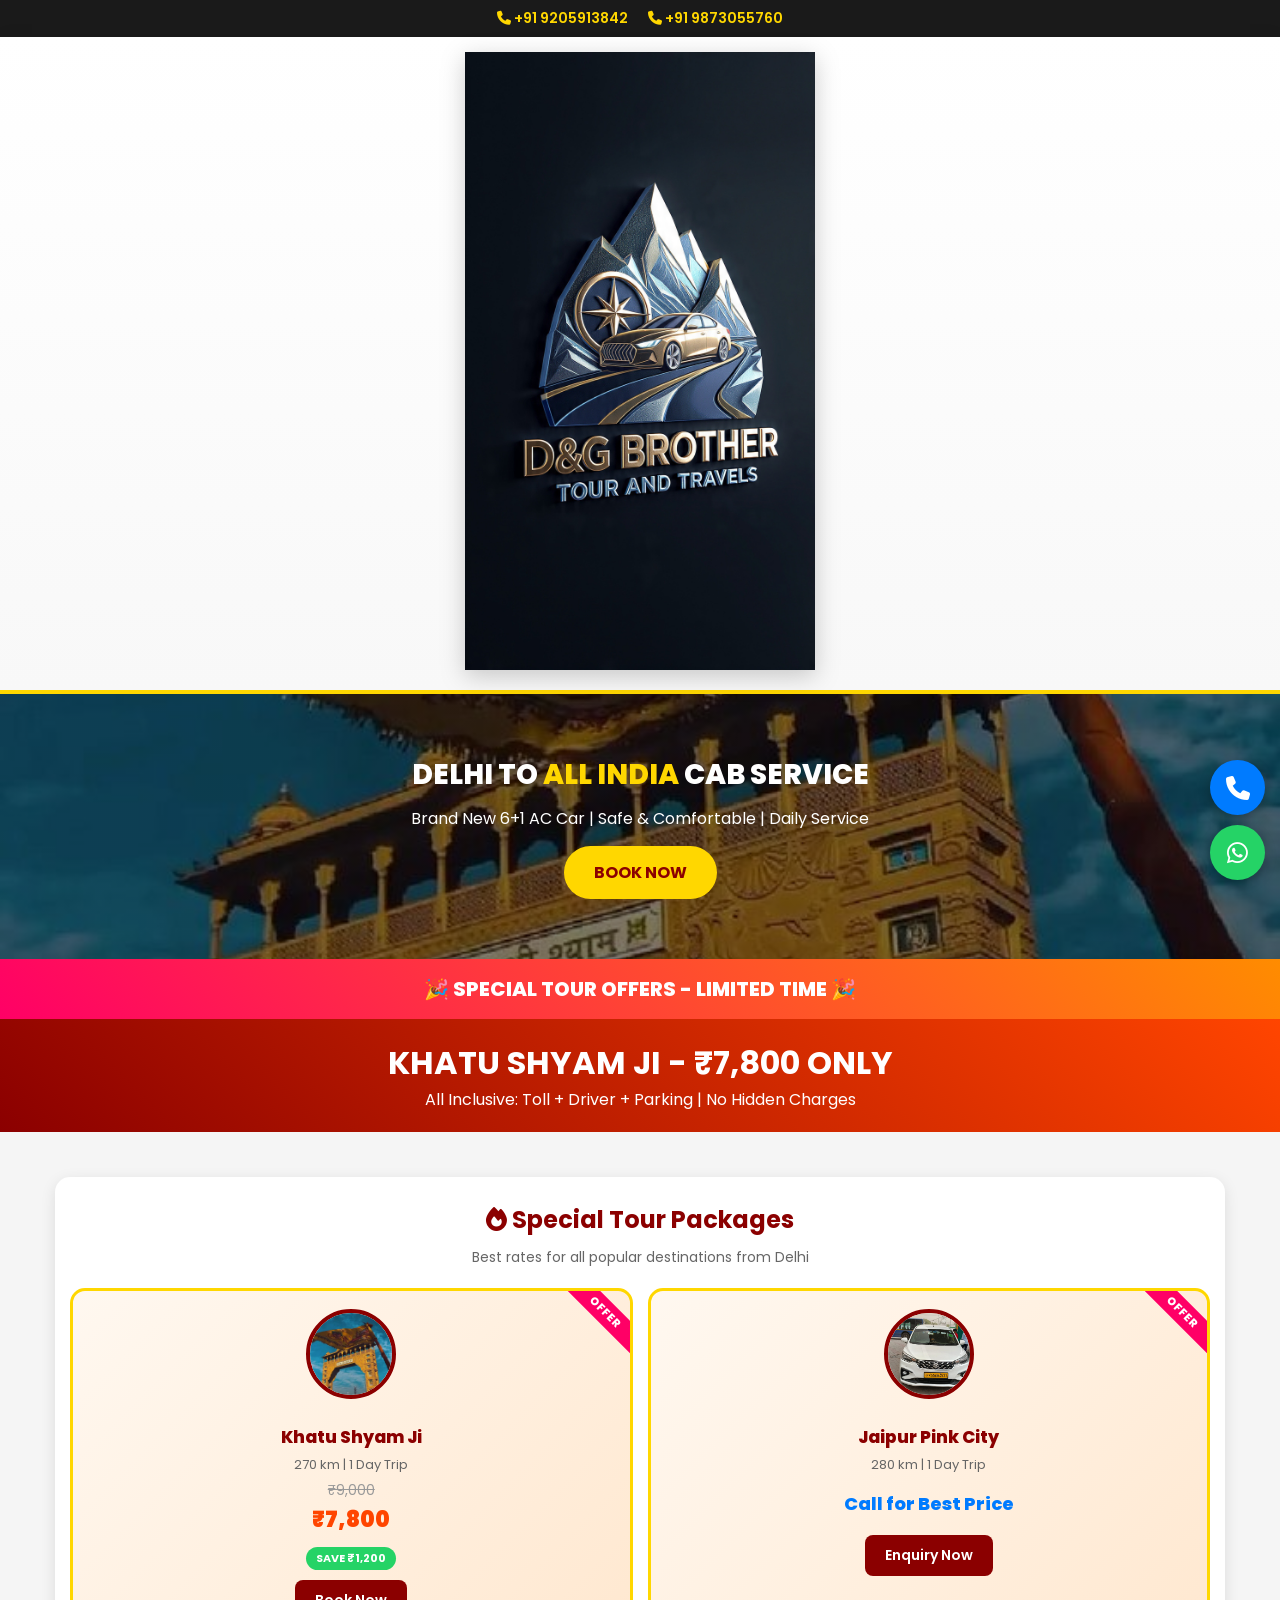
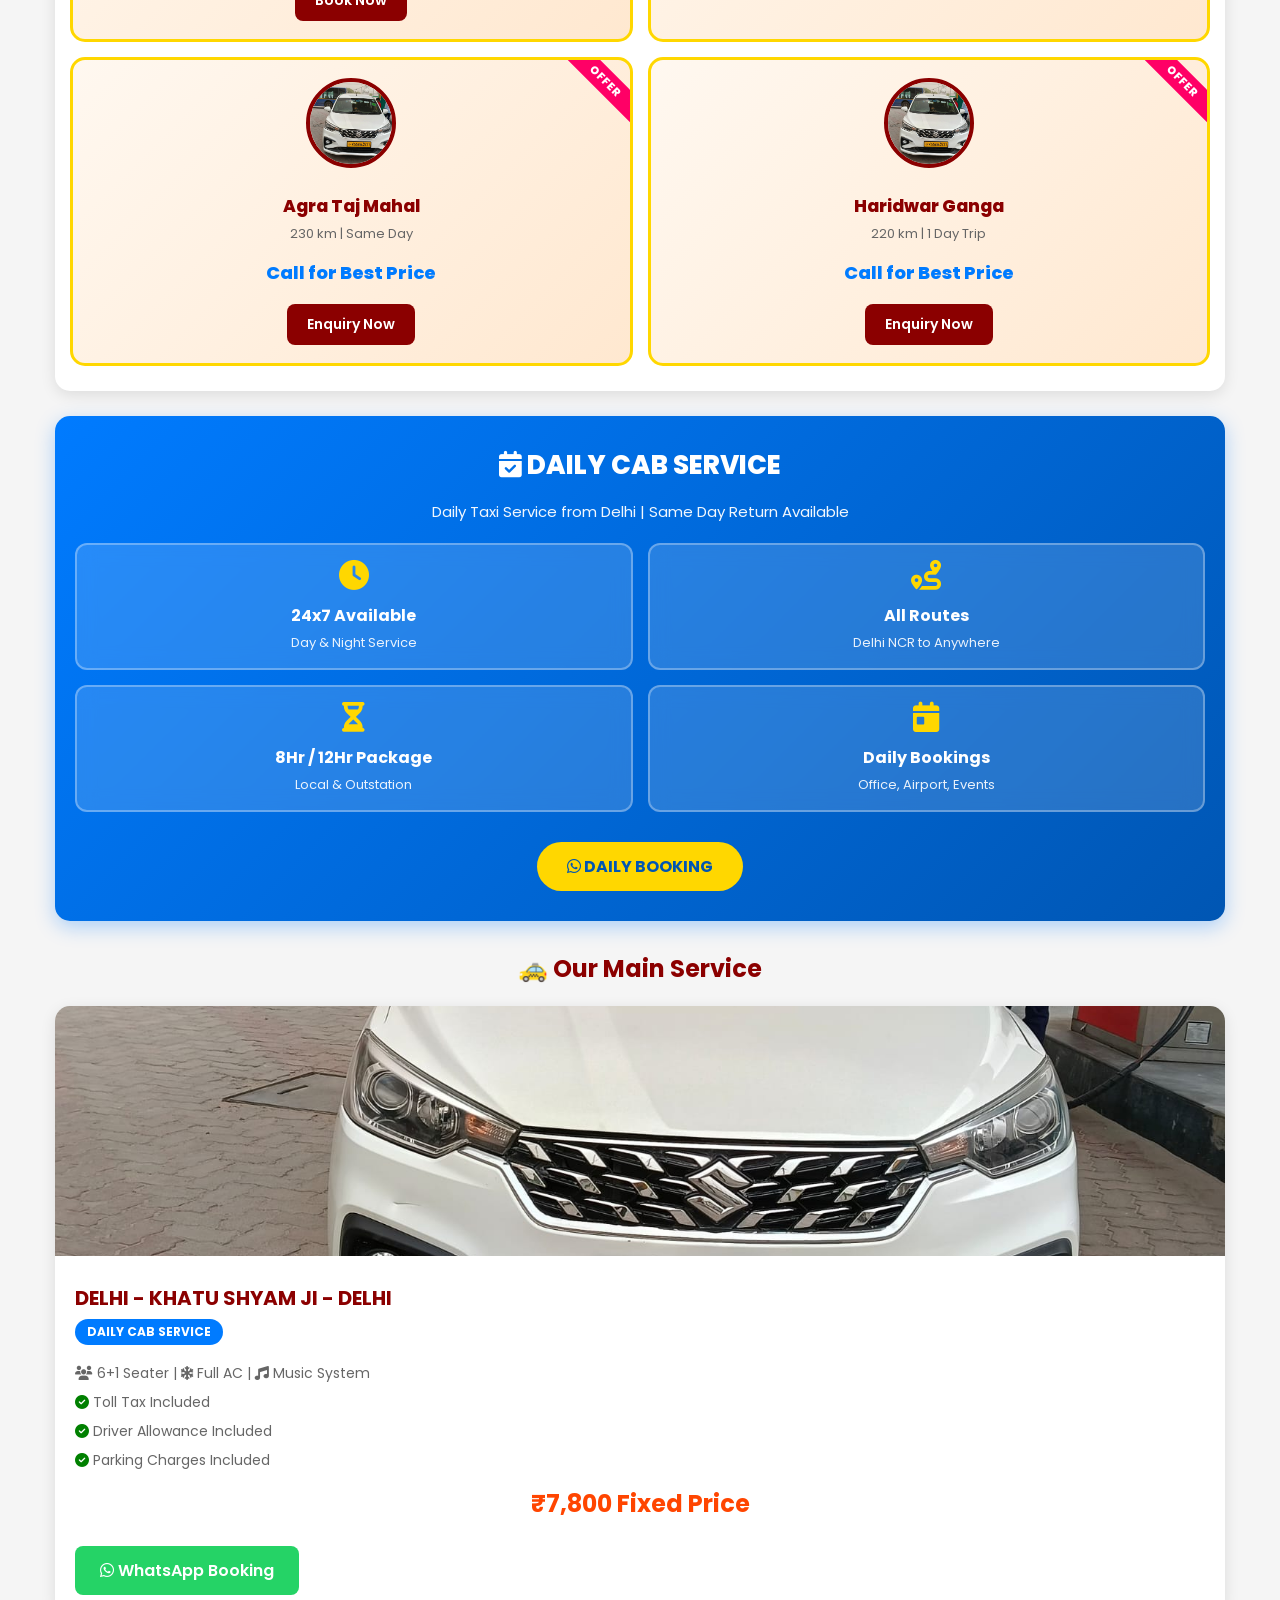
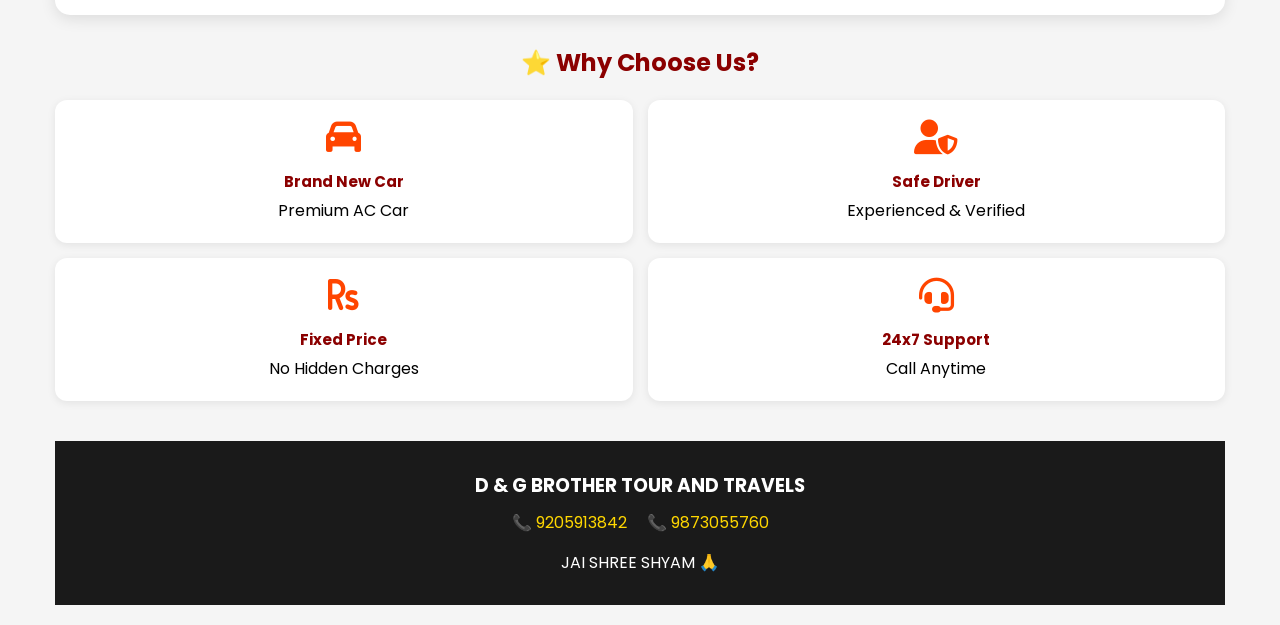
==== index.html @ a98bf3a6 "Update index.html" ====
<!DOCTYPE html>
<html lang="en">
<head>
   <meta charset="UTF-8">
   <title>D & G BROTHER - Delhi to Khatu Shyam Ji Daily Cab | ₹7800 All Inclusive</title>
   <meta name="viewport" content="width=device-width, initial-scale=1.0">
   <link href="https://fonts.googleapis.com/css2?family=Poppins:wght@400;600;700;800;900&display=swap" rel="stylesheet">
   <link rel="stylesheet" href="https://cdnjs.cloudflare.com/ajax/libs/font-awesome/6.4.0/css/all.min.css">
   <style>
      * { margin: 0; padding: 0; box-sizing: border-box; }
      body { font-family: 'Poppins', sans-serif; background: #f5f5f5; }
      .top-bar { background: #1a1a1a; color: white; padding: 8px 15px; font-size: 14px; display: flex; justify-content: center; gap: 20px; }
      .top-bar a { color: #FFD700; text-decoration: none; font-weight: 600; }
      .header { background: linear-gradient(180deg, #ffffff 0%, #f8f8f8 100%); padding: 15px 15px 20px 15px; box-shadow: 0 4px 20px rgba(0,0,0,0.08); text-align: center; border-bottom: 4px solid #FFD700; }
      .logo-wrapper { display: flex; flex-direction: column; align-items: center; }
      .logo { width: 100%; max-width: 350px; height: auto; filter: drop-shadow(0 6px 12px rgba(0,0,0,0.2)); }
      .hero { background: linear-gradient(rgba(0,0,0,0.5), rgba(0,0,0,0.5)), url('khatushyamjpg.jpg'); background-size: cover; background-position: center; color: white; text-align: center; padding: 60px 20px; }
      .hero h2 { font-size: 28px; margin-bottom: 10px; font-weight: 800; }
      .hero h2 span { color: #FFD700; }
      .btn-hero { background: #FFD700; color: #8B0000; padding: 14px 30px; border-radius: 50px; display: inline-block; margin-top: 15px; font-weight: 700; text-decoration: none; }
      .offer-strip { background: linear-gradient(45deg, #FF0066, #FF8C00); color: white; text-align: center; padding: 15px; animation: pulse 2s infinite; }
      @keyframes pulse { 0%, 100% { opacity: 1; } 50% { opacity: 0.8; } }
      .offer-strip h3 { font-size: 20px; margin: 0; font-weight: 800; }
      .price-strip { background: linear-gradient(45deg, #8B0000, #FF4500); color: white; text-align: center; padding: 20px; }
      .price-strip h3 { font-size: 32px; margin: 0; }
      .container { max-width: 1200px; margin: auto; padding: 20px 15px; }
      .tour-offer-section { background: white; border-radius: 15px; padding: 25px 15px; margin: 25px 0; box-shadow: 0 4px 15px rgba(0,0,0,0.1); }
      .tour-offer-section h3 { text-align: center; color: #8B0000; font-size: 24px; margin-bottom: 10px; }
      .tour-offer-section .subtitle { text-align: center; color: #666; font-size: 14px; margin-bottom: 20px; }
      .offer-grid { display: grid; grid-template-columns: repeat(2, 1fr); gap: 15px; }
      .offer-card { background: linear-gradient(135deg, #fff8f0, #ffe8d0); border: 3px solid #FFD700; border-radius: 15px; padding: 18px; text-align: center; position: relative; overflow: hidden; }
      .offer-card::before { content: "OFFER"; position: absolute; top: 10px; right: -25px; background: #FF0066; color: white; padding: 3px 30px; font-size: 11px; font-weight: 800; transform: rotate(45deg); }
      .offer-card img { width: 90px; height: 90px; border-radius: 50%; object-fit: cover; border: 4px solid #8B0000; margin-bottom: 10px; }
      .offer-card h4 { color: #8B0000; margin: 8px 0 4px; font-size: 17px; font-weight: 800; }
      .offer-card .distance { font-size: 13px; color: #666; margin: 5px 0; }
      .offer-card .old-price { font-size: 14px; color: #999; text-decoration: line-through; margin: 5px 0 0; }
      .offer-card .new-price { color: #FF4500; font-weight: 900; font-size: 22px; margin: 2px 0 8px; }
      .offer-card .save { background: #25D366; color: white; padding: 3px 10px; border-radius: 20px; font-size: 11px; font-weight: 700; display: inline-block; }
      .offer-card .enquiry-text { color: #007bff; font-weight: 800; font-size: 18px; margin: 15px 0 8px; }
      .btn-offer { background: #8B0000; color: white; padding: 10px 20px; border-radius: 8px; text-decoration: none; display: inline-block; margin-top: 10px; font-weight: 600; font-size: 14px; }
      .daily-section { background: linear-gradient(135deg, #007bff, #0056b3); border-radius: 15px; padding: 30px 20px; margin: 25px 0; box-shadow: 0 6px 20px rgba(0,123,255,0.3); color: white; text-align: center; }
      .daily-section h3 { font-size: 26px; margin-bottom: 15px; font-weight: 800; }
      .daily-section p { font-size: 15px; margin-bottom: 20px; opacity: 0.95; }
      .daily-grid { display: grid; grid-template-columns: repeat(2, 1fr); gap: 15px; margin: 20px 0; }
      .daily-card { background: rgba(255,255,255,0.15); border: 2px solid rgba(255,255,255,0.3); border-radius: 12px; padding: 15px; backdrop-filter: blur(10px); }
      .daily-card i { font-size: 30px; margin-bottom: 8px; color: #FFD700; }
      .daily-card h4 { font-size: 16px; margin: 5px 0; }
      .daily-card p { font-size: 13px; margin: 0; opacity: 0.9; }
      .btn-daily { background: #FFD700; color: #0056b3; padding: 12px 30px; border-radius: 50px; display: inline-block; margin-top: 10px; font-weight: 700; text-decoration: none; }
      .service-section h3 { text-align: center; color: #8B0000; font-size: 24px; margin: 30px 0 20px; }
      .service-card { background: white; border-radius: 15px; margin: 15px 0; overflow: hidden; box-shadow: 0 4px 15px rgba(0,0,0,0.1); }
      .service-card img { width: 100%; height: 250px; object-fit: cover; object-position: center 60%; }
      .service-info { padding: 20px; }
      .service-info h4 { color: #8B0000; font-size: 20px; margin-bottom: 5px; }
      .service-info .service-tag { background: #007bff; color: white; padding: 4px 12px; border-radius: 20px; font-size: 12px; font-weight: 700; display: inline-block; margin-bottom: 10px; }
      .service-info p { color: #666; font-size: 14px; margin: 8px 0; }
      .btn-book { background: #25D366; color: white; padding: 12px 25px; border-radius: 8px; text-decoration: none; display: inline-block; margin-top: 10px; font-weight: 600; }
      .features { display: grid; grid-template-columns: repeat(2, 1fr); gap: 15px; margin: 20px 0; }
      .feature-box { background: white; padding: 20px; border-radius: 12px; text-align: center; box-shadow: 0 2px 8px rgba(0,0,0,0.08); }
      .feature-box i { font-size: 35px; color: #FF4500; margin-bottom: 10px; }
      .feature-box h4 { color: #8B0000; font-size: 15px; margin: 5px 0; }
      .sticky-btns { position: fixed; bottom: 20px; right: 15px; z-index: 999; display: flex; flex-direction: column; gap: 10px; }
      .sticky-btn { width: 55px; height: 55px; border-radius: 50%; display: flex; align-items: center; justify-content: center; color: white; font-size: 24px; box-shadow: 0 4px 12px rgba(0,0,0,0.3); text-decoration: none; }
      .call-btn { background: #007bff; }
      .whatsapp-btn { background: #25D366; }
      .footer { background: #1a1a1a; color: white; text-align: center; padding: 30px 15px; margin-top: 40px; }
      .footer-contact { display: flex; justify-content: center; gap: 20px; margin: 10px 0; flex-wrap: wrap; }
      .footer-contact a { color: #FFD700; text-decoration: none; }
   </style>
</head>
<body>

   <div class="top-bar">
      <a href="tel:9205913842"><i class="fa fa-phone"></i> +91 9205913842</a>
      <a href="tel:9873055760"><i class="fa fa-phone"></i> +91 9873055760</a>
   </div>

   <div class="header">
      <div class="logo-wrapper">
         <img src="logopng.jpg" alt="D&G Brother Logo" class="logo">
      </div>
   </div>

   <div class="hero">
      <h2>DELHI TO <span>ALL INDIA</span> CAB SERVICE</h2>
      <p>Brand New 6+1 AC Car | Safe & Comfortable | Daily Service</p>
      <a href="tel:9205913842" class="btn-hero">BOOK NOW</a>
   </div>

   <div class="offer-strip">
      <h3>🎉 SPECIAL TOUR OFFERS - LIMITED TIME 🎉</h3>
   </div>

   <div class="price-strip">
      <h3>KHATU SHYAM JI - ₹7,800 ONLY</h3>
      <p>All Inclusive: Toll + Driver + Parking | No Hidden Charges</p>
   </div>

   <div class="container">

      <div class="tour-offer-section">
         <h3><i class="fa fa-fire"></i> Special Tour Packages</h3>
         <p class="subtitle">Best rates for all popular destinations from Delhi</p>
         <div class="offer-grid">
            <div class="offer-card">
               <img src="khatushyamjpg.jpg" alt="Khatu Shyam">
               <h4>Khatu Shyam Ji</h4>
               <p class="distance">270 km | 1 Day Trip</p>
               <p class="old-price">₹9,000</p>
               <p class="new-price">₹7,800</p>
               <span class="save">SAVE ₹1,200</span>
               <br>
               <a href="https://wa.me/919205913842?text=Jai%20Shree%20Shyam%20🙏%20Khatu%20Shyam%20Ji%20Offer%20Book%20Karni%20Hai" class="btn-offer">Book Now</a>
            </div>
            <div class="offer-card">
               <img src="ertigajpg.jpg" alt="Jaipur">
               <h4>Jaipur Pink City</h4>
               <p class="distance">280 km | 1 Day Trip</p>
               <p class="enquiry-text">Call for Best Price</p>
               <a href="https://wa.me/919205913842?text=Jai%20Shree%20Shyam%20🙏%20Jaipur%20ka%20rate%20batana" class="btn-offer">Enquiry Now</a>
            </div>
            <div class="offer-card">
               <img src="ertigajpg.jpg" alt="Agra">
               <h4>Agra Taj Mahal</h4>
               <p class="distance">230 km | Same Day</p>
               <p class="enquiry-text">Call for Best Price</p>
               <a href="https://wa.me/919205913842?text=Jai%20Shree%20Shyam%20🙏%20Agra%20ka%20rate%20batana" class="btn-offer">Enquiry Now</a>
            </div>
            <div class="offer-card">
               <img src="ertigajpg.jpg" alt="Haridwar">
               <h4>Haridwar Ganga</h4>
               <p class="distance">220 km | 1 Day Trip</p>
               <p class="enquiry-text">Call for Best Price</p>
               <a href="https://wa.me/919205913842?text=Jai%20Shree%20Shyam%20🙏%20Haridwar%20ka%20rate%20batana" class="btn-offer">Enquiry Now</a>
            </div>
         </div>
      </div>

      <div class="daily-section">
         <h3><i class="fa fa-calendar-check"></i> DAILY CAB SERVICE</h3>
         <p>Daily Taxi Service from Delhi | Same Day Return Available</p>
         <div class="daily-grid">
            <div class="daily-card">
               <i class="fa fa-clock"></i>
               <h4>24x7 Available</h4>
               <p>Day & Night Service</p>
            </div>
            <div class="daily-card">
               <i class="fa fa-route"></i>
               <h4>All Routes</h4>
               <p>Delhi NCR to Anywhere</p>
            </div>
            <div class="daily-card">
               <i class="fa fa-hourglass-half"></i>
               <h4>8Hr / 12Hr Package</h4>
               <p>Local & Outstation</p>
            </div>
            <div class="daily-card">
               <i class="fa fa-calendar-day"></i>
               <h4>Daily Bookings</h4>
               <p>Office, Airport, Events</p>
            </div>
         </div>
         <a href="https://wa.me/919205913842?text=Jai%20Shree%20Shyam%20🙏%20Daily%20Cab%20Service%20ke%20liye%20baat%20karni%20hai" class="btn-daily"><i class="fab fa-whatsapp"></i> DAILY BOOKING</a>
      </div>

      <div class="service-section">
         <h3>🚕 Our Main Service</h3>
         <div class="service-card">
            <img src="ertigajpg.jpg" alt="Car">
            <div class="service-info">
               <h4>DELHI - KHATU SHYAM JI - DELHI</h4>
               <span class="service-tag">DAILY CAB SERVICE</span>
               <p><i class="fa fa-users"></i> 6+1 Seater | <i class="fa fa-snowflake"></i> Full AC | <i class="fa fa-music"></i> Music System</p>
               <p><i class="fa fa-check-circle" style="color:green;"></i> Toll Tax Included</p>
               <p><i class="fa fa-check-circle" style="color:green;"></i> Driver Allowance Included</p>
               <p><i class="fa fa-check-circle" style="color:green;"></i> Parking Charges Included</p>
               <h3 style="color:#FF4500; margin:15px 0;">₹7,800 Fixed Price</h3>
               <a href="https://wa.me/919205913842?text=Jai%20Shree%20Shyam%20🙏%20Delhi-Khatu%20Shyam%20Ji-Delhi%20Daily%20Cab%20Book%20Karni%20Hai" class="btn-book"><i class="fab fa-whatsapp"></i> WhatsApp Booking</a>
            </div>
         </div>
      </div>

      <h3 style="text-align:center; color:#8B0000; font-size:24px; margin:30px 0 20px;">⭐ Why Choose Us?</h3>
      <div class="features">
         <div class="feature-box">
            <i class="fa fa-car"></i>
            <h4>Brand New Car</h4>
            <p>Premium AC Car</p>
         </div>
         <div class="feature-box">
            <i class="fa fa-user-shield"></i>
            <h4>Safe Driver</h4>
            <p>Experienced & Verified</p>
         </div>
         <div class="feature-box">
            <i class="fa fa-rupee-sign"></i>
            <h4>Fixed Price</h4>
            <p>No Hidden Charges</p>
         </div>
         <div class="feature-box">
            <i class="fa fa-headset"></i>
            <h4>24x7 Support</h4>
            <p>Call Anytime</p>
         </div>
      </div>

   <div class="sticky-btns">
      <a href="tel:9205913842" class="sticky-btn call-btn"><i class="fa fa-phone"></i></a>
      <a href="https://wa.me/919205913842" class="sticky-btn whatsapp-btn"><i class="fab fa-whatsapp"></i></a>
   </div>

   <div class="footer">
      <h3>D & G BROTHER TOUR AND TRAVELS</h3>
      <div class="footer-contact">
         <a href="tel:9205913842">📞 9205913842</a>
         <a href="tel:9873055760">📞 9873055760</a>
      </div>
      <p style="margin-top:15px;">JAI SHREE SHYAM 🙏</p>
   </div>

</body>
</html>
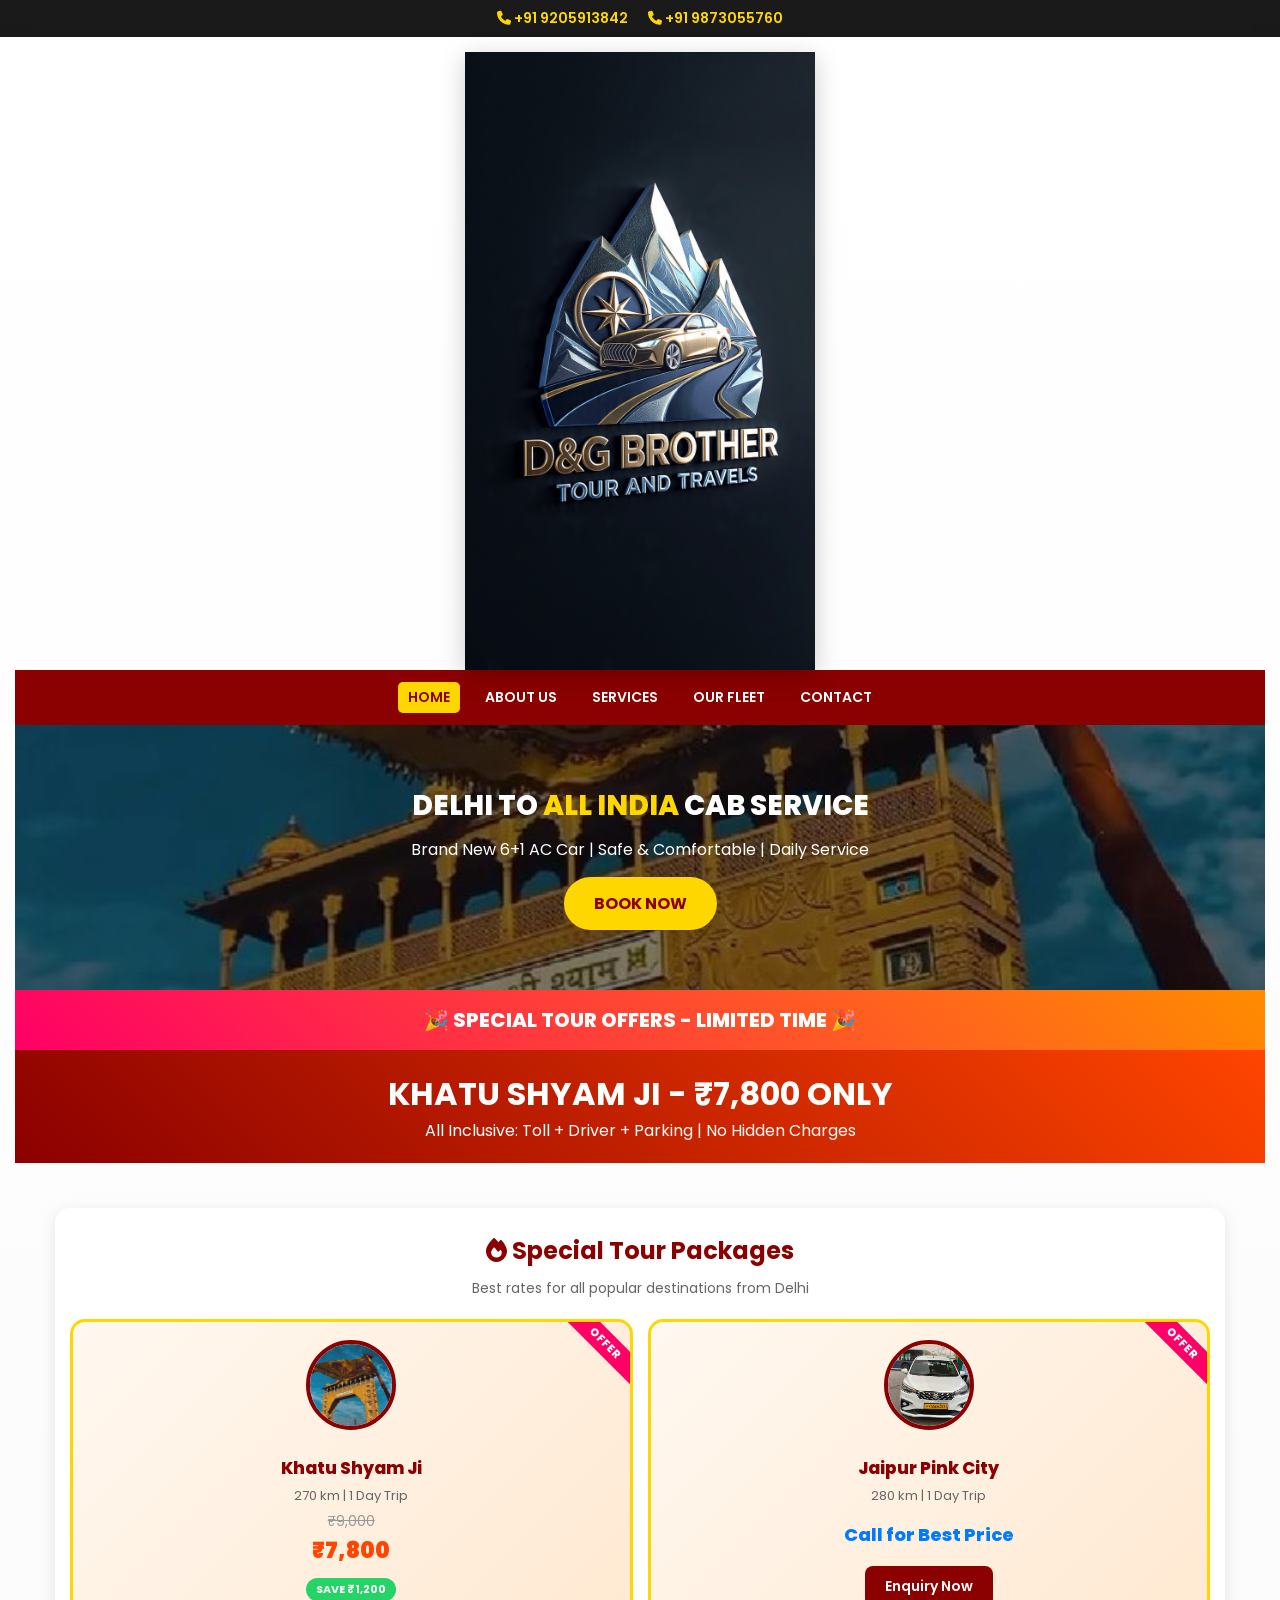
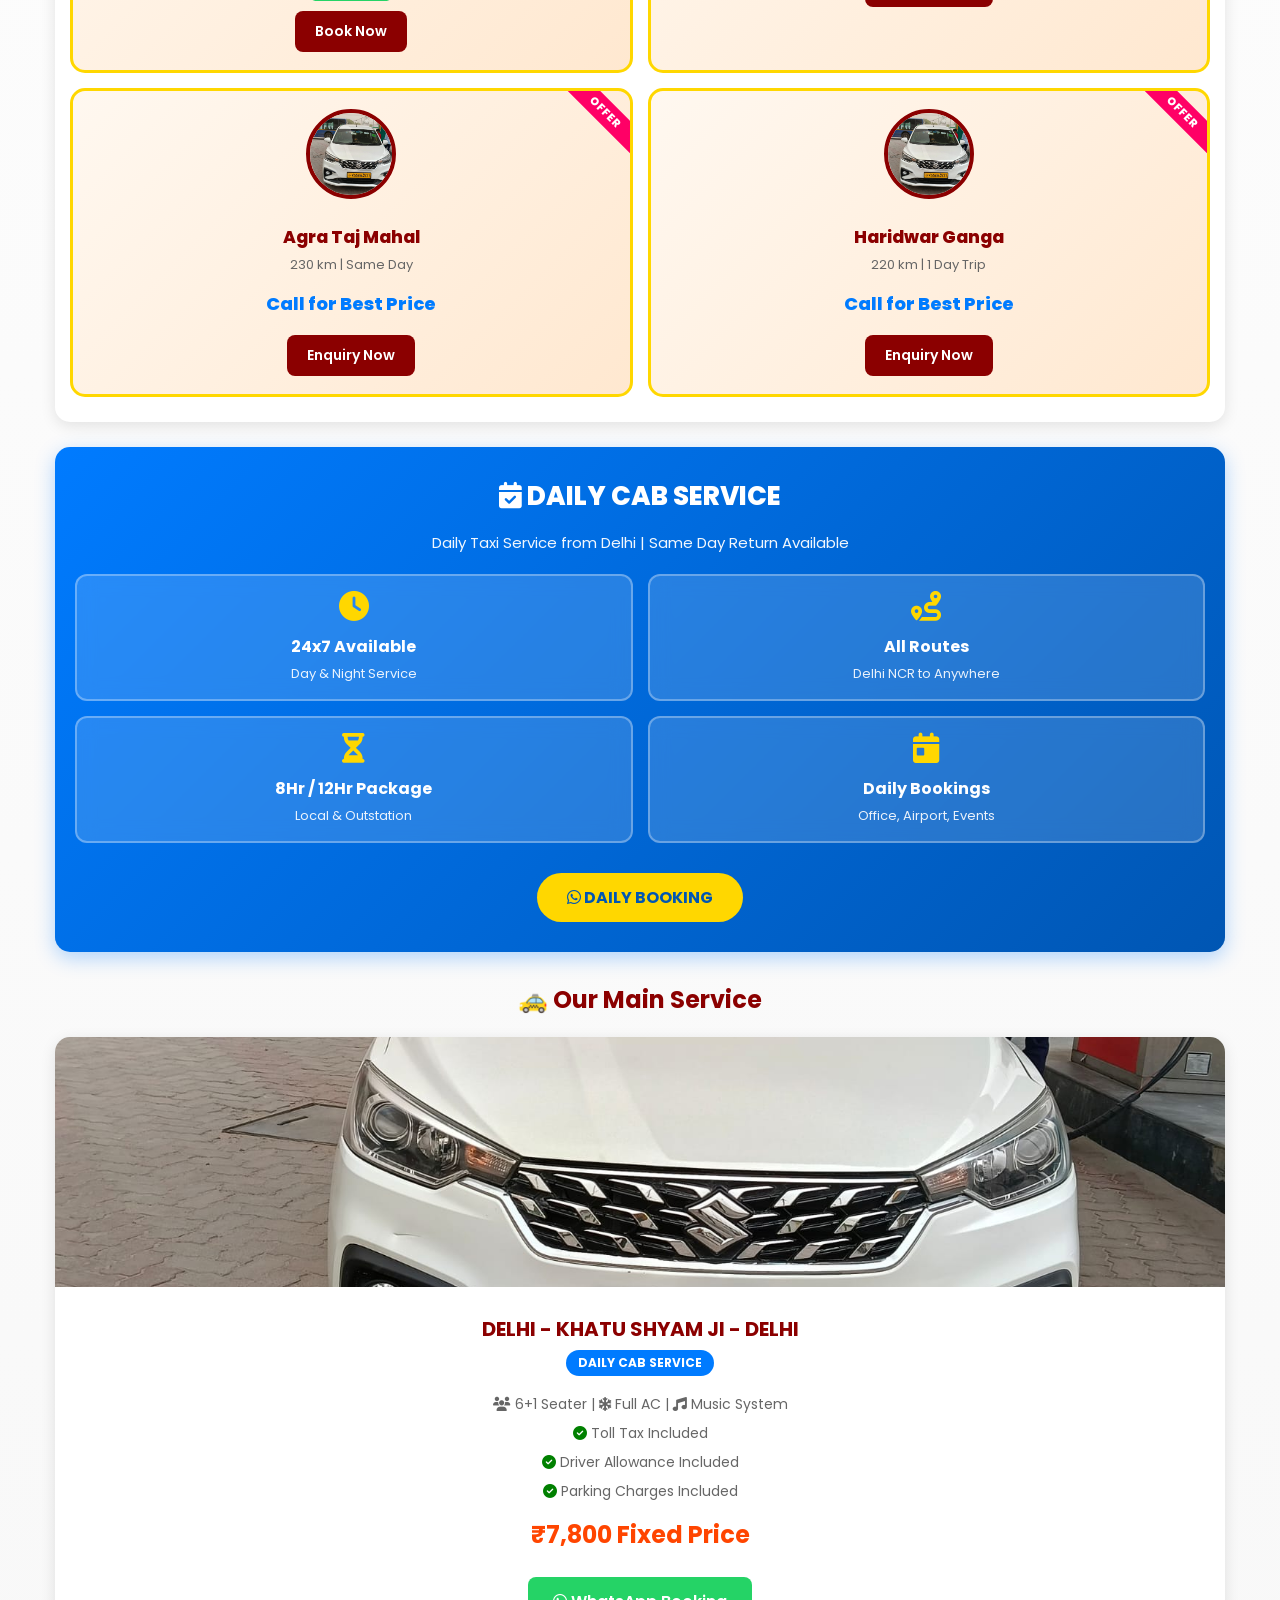
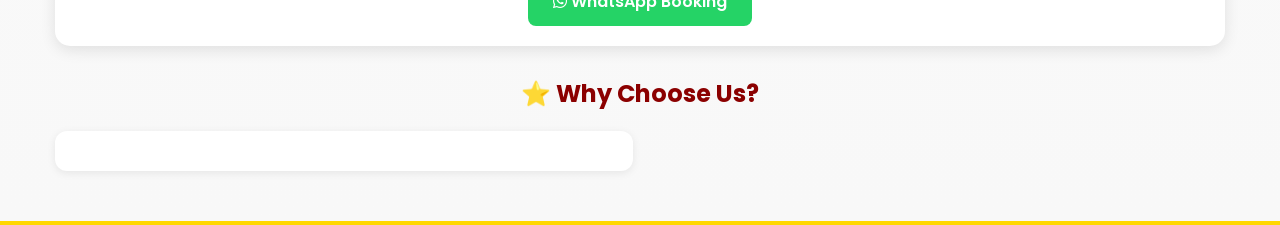
==== commit 87e44293: "Update index.html" ====
--- a/index.html
+++ b/index.html
@@ -11,9 +11,12 @@
       body { font-family: 'Poppins', sans-serif; background: #f5f5f5; }
       .top-bar { background: #1a1a1a; color: white; padding: 8px 15px; font-size: 14px; display: flex; justify-content: center; gap: 20px; }
       .top-bar a { color: #FFD700; text-decoration: none; font-weight: 600; }
-      .header { background: linear-gradient(180deg, #ffffff 0%, #f8f8f8 100%); padding: 15px 15px 20px 15px; box-shadow: 0 4px 20px rgba(0,0,0,0.08); text-align: center; border-bottom: 4px solid #FFD700; }
+      .header { background: linear-gradient(180deg, #ffffff 0%, #f8f8f8 100%); padding: 15px 15px 10px 15px; box-shadow: 0 4px 20px rgba(0,0,0,0.08); text-align: center; border-bottom: 4px solid #FFD700; }
       .logo-wrapper { display: flex; flex-direction: column; align-items: center; }
       .logo { width: 100%; max-width: 350px; height: auto; filter: drop-shadow(0 6px 12px rgba(0,0,0,0.2)); }
+      .menu { background: #8B0000; padding: 12px 0; display: flex; justify-content: center; gap: 15px; flex-wrap: wrap; }
+      .menu a { color: white; text-decoration: none; font-weight: 600; font-size: 14px; padding: 5px 10px; border-radius: 5px; }
+      .menu a:hover, .menu a.active { background: #FFD700; color: #8B0000; }
       .hero { background: linear-gradient(rgba(0,0,0,0.5), rgba(0,0,0,0.5)), url('khatushyamjpg.jpg'); background-size: cover; background-position: center; color: white; text-align: center; padding: 60px 20px; }
       .hero h2 { font-size: 28px; margin-bottom: 10px; font-weight: 800; }
       .hero h2 span { color: #FFD700; }
@@ -69,35 +72,34 @@
    </style>
 </head>
 <body>
-
    <div class="top-bar">
       <a href="tel:9205913842"><i class="fa fa-phone"></i> +91 9205913842</a>
       <a href="tel:9873055760"><i class="fa fa-phone"></i> +91 9873055760</a>
    </div>
-
    <div class="header">
       <div class="logo-wrapper">
          <img src="logopng.jpg" alt="D&G Brother Logo" class="logo">
       </div>
+   <div class="menu">
+      <a href="index.html" class="active">HOME</a>
+      <a href="about.html">ABOUT US</a>
+      <a href="services.html">SERVICES</a>
+      <a href="fleet.html">OUR FLEET</a>
+      <a href="contact.html">CONTACT</a>
    </div>
-
    <div class="hero">
       <h2>DELHI TO <span>ALL INDIA</span> CAB SERVICE</h2>
       <p>Brand New 6+1 AC Car | Safe & Comfortable | Daily Service</p>
       <a href="tel:9205913842" class="btn-hero">BOOK NOW</a>
    </div>
-
    <div class="offer-strip">
       <h3>🎉 SPECIAL TOUR OFFERS - LIMITED TIME 🎉</h3>
    </div>
-
    <div class="price-strip">
       <h3>KHATU SHYAM JI - ₹7,800 ONLY</h3>
       <p>All Inclusive: Toll + Driver + Parking | No Hidden Charges</p>
    </div>
-
    <div class="container">
-
       <div class="tour-offer-section">
          <h3><i class="fa fa-fire"></i> Special Tour Packages</h3>
          <p class="subtitle">Best rates for all popular destinations from Delhi</p>
@@ -135,7 +137,6 @@
             </div>
          </div>
       </div>
-
       <div class="daily-section">
          <h3><i class="fa fa-calendar-check"></i> DAILY CAB SERVICE</h3>
          <p>Daily Taxi Service from Delhi | Same Day Return Available</p>
@@ -163,7 +164,6 @@
          </div>
          <a href="https://wa.me/919205913842?text=Jai%20Shree%20Shyam%20🙏%20Daily%20Cab%20Service%20ke%20liye%20baat%20karni%20hai" class="btn-daily"><i class="fab fa-whatsapp"></i> DAILY BOOKING</a>
       </div>
-
       <div class="service-section">
          <h3>🚕 Our Main Service</h3>
          <div class="service-card">
@@ -180,44 +180,7 @@
             </div>
          </div>
       </div>
-
       <h3 style="text-align:center; color:#8B0000; font-size:24px; margin:30px 0 20px;">⭐ Why Choose Us?</h3>
       <div class="features">
          <div class="feature-box">
-            <i class="fa fa-car"></i>
-            <h4>Brand New Car</h4>
-            <p>Premium AC Car</p>
-         </div>
-         <div class="feature-box">
-            <i class="fa fa-user-shield"></i>
-            <h4>Safe Driver</h4>
-            <p>Experienced & Verified</p>
-         </div>
-         <div class="feature-box">
-            <i class="fa fa-rupee-sign"></i>
-            <h4>Fixed Price</h4>
-            <p>No Hidden Charges</p>
-         </div>
-         <div class="feature-box">
-            <i class="fa fa-headset"></i>
-            <h4>24x7 Support</h4>
-            <p>Call Anytime</p>
-         </div>
-      </div>
-
-   <div class="sticky-btns">
-      <a href="tel:9205913842" class="sticky-btn call-btn"><i class="fa fa-phone"></i></a>
-      <a href="https://wa.me/919205913842" class="sticky-btn whatsapp-btn"><i class="fab fa-whatsapp"></i></a>
-   </div>
-
-   <div class="footer">
-      <h3>D & G BROTHER TOUR AND TRAVELS</h3>
-      <div class="footer-contact">
-         <a href="tel:9205913842">📞 9205913842</a>
-         <a href="tel:9873055760">📞 9873055760</a>
-      </div>
-      <p style="margin-top:15px;">JAI SHREE SHYAM 🙏</p>
-   </div>
-
-</body>
-</html>
+            <i class="
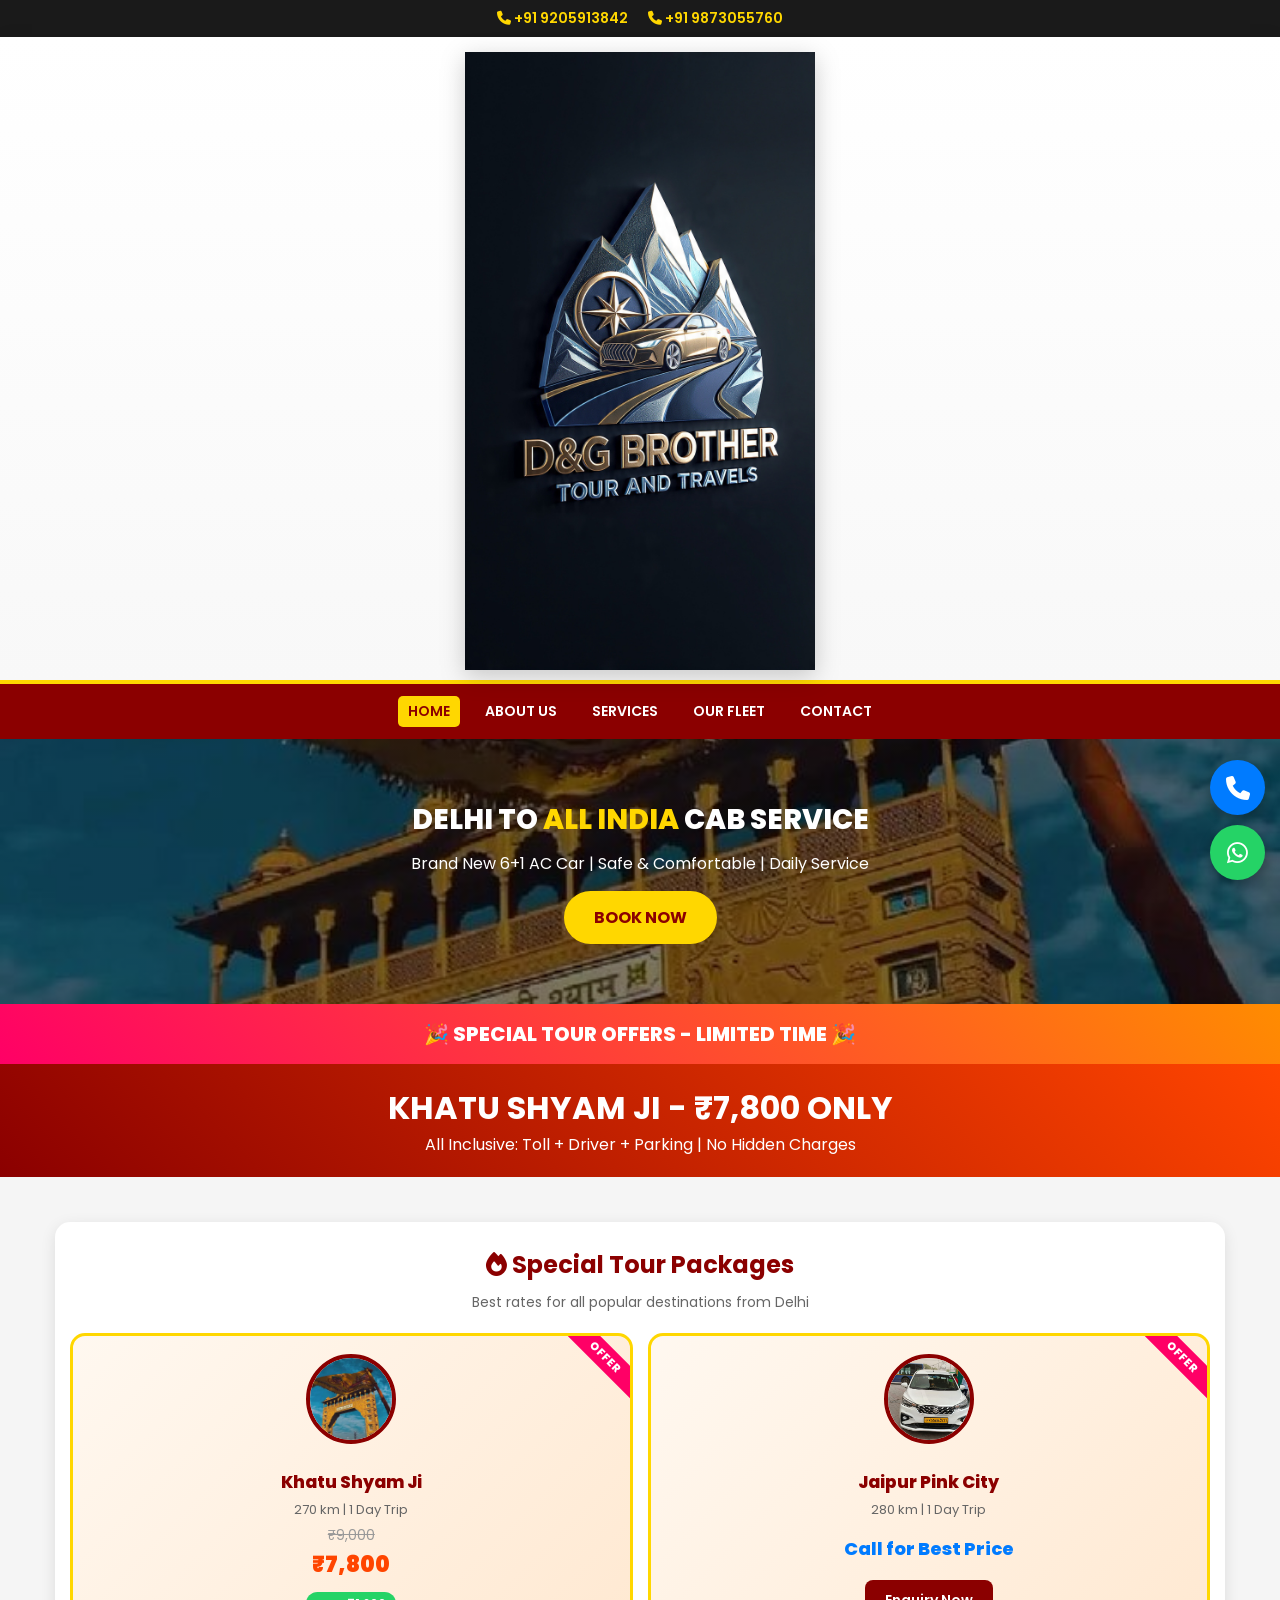
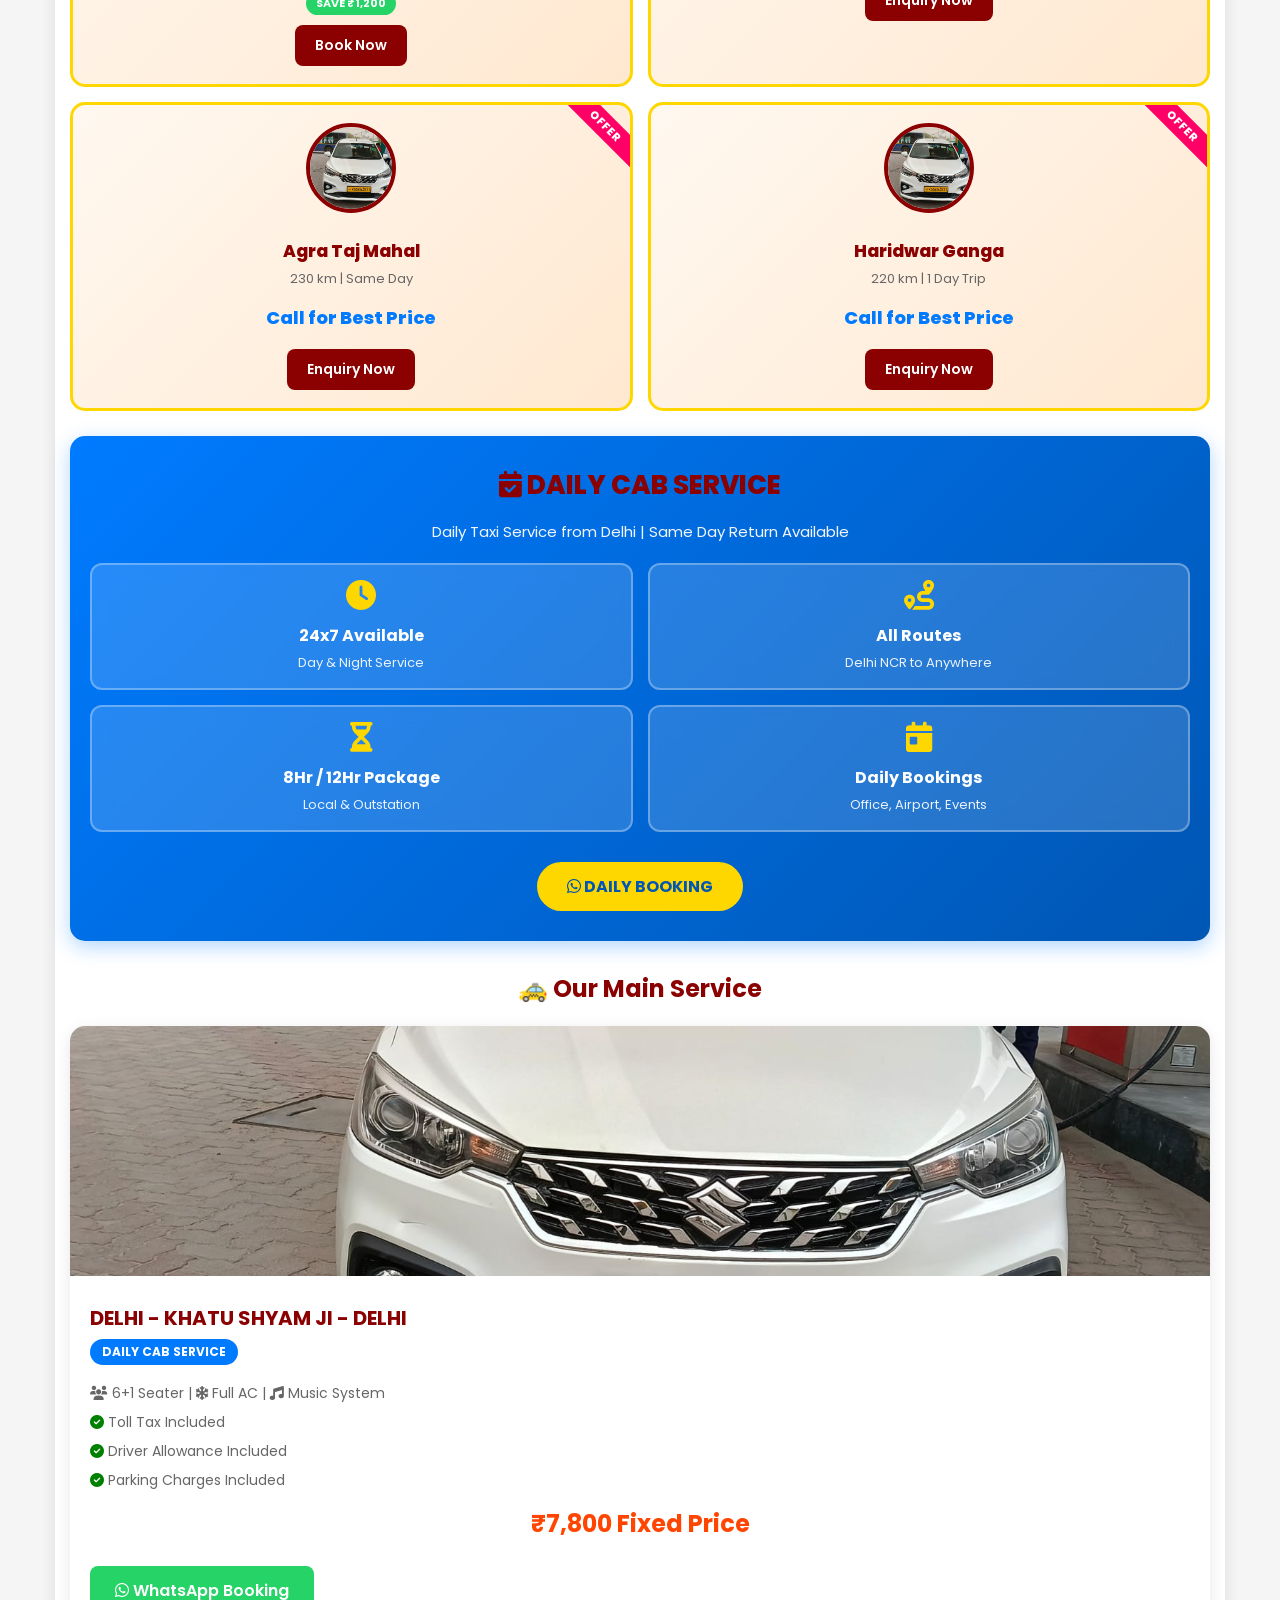
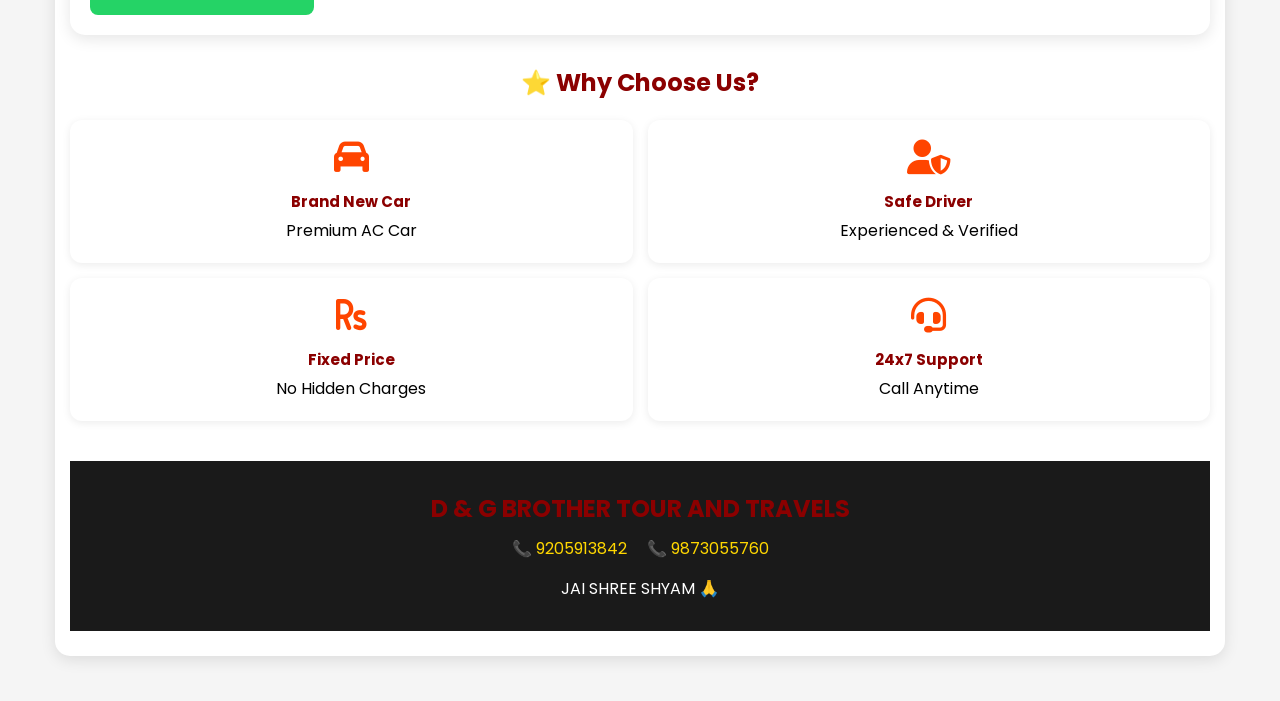
==== commit 2bb66bd5: "Update index.html" ====
--- a/index.html
+++ b/index.html
@@ -80,6 +80,7 @@
       <div class="logo-wrapper">
          <img src="logopng.jpg" alt="D&G Brother Logo" class="logo">
       </div>
+   </div>
    <div class="menu">
       <a href="index.html" class="active">HOME</a>
       <a href="about.html">ABOUT US</a>
@@ -136,7 +137,6 @@
                <a href="https://wa.me/919205913842?text=Jai%20Shree%20Shyam%20🙏%20Haridwar%20ka%20rate%20batana" class="btn-offer">Enquiry Now</a>
             </div>
          </div>
-      </div>
       <div class="daily-section">
          <h3><i class="fa fa-calendar-check"></i> DAILY CAB SERVICE</h3>
          <p>Daily Taxi Service from Delhi | Same Day Return Available</p>
@@ -179,8 +179,41 @@
                <a href="https://wa.me/919205913842?text=Jai%20Shree%20Shyam%20🙏%20Delhi-Khatu%20Shyam%20Ji-Delhi%20Daily%20Cab%20Book%20Karni%20Hai" class="btn-book"><i class="fab fa-whatsapp"></i> WhatsApp Booking</a>
             </div>
          </div>
-      </div>
       <h3 style="text-align:center; color:#8B0000; font-size:24px; margin:30px 0 20px;">⭐ Why Choose Us?</h3>
       <div class="features">
          <div class="feature-box">
-            <i class="
+            <i class="fa fa-car"></i>
+            <h4>Brand New Car</h4>
+            <p>Premium AC Car</p>
+         </div>
+         <div class="feature-box">
+            <i class="fa fa-user-shield"></i>
+            <h4>Safe Driver</h4>
+            <p>Experienced & Verified</p>
+         </div>
+         <div class="feature-box">
+            <i class="fa fa-rupee-sign"></i>
+            <h4>Fixed Price</h4>
+            <p>No Hidden Charges</p>
+         </div>
+         <div class="feature-box">
+            <i class="fa fa-headset"></i>
+            <h4>24x7 Support</h4>
+            <p>Call Anytime</p>
+         </div>
+      </div>
+   </div>
+   <div class="sticky-btns">
+      <a href="tel:9205913842" class="sticky-btn call-btn"><i class="fa fa-phone"></i></a>
+      <a href="https://wa.me/919205913842" class="sticky-btn whatsapp-btn"><i class="fab fa-whatsapp"></i></a>
+   </div>
+   <div class="footer">
+      <h3>D & G BROTHER TOUR AND TRAVELS</h3>
+      <div class="footer-contact">
+         <a href="tel:9205913842">📞 9205913842</a>
+         <a href="tel:9873055760">📞 9873055760</a>
+      </div>
+      <p style="margin-top:15px;">JAI SHREE SHYAM 🙏</p>
+   </div>
+</body>
+</html>
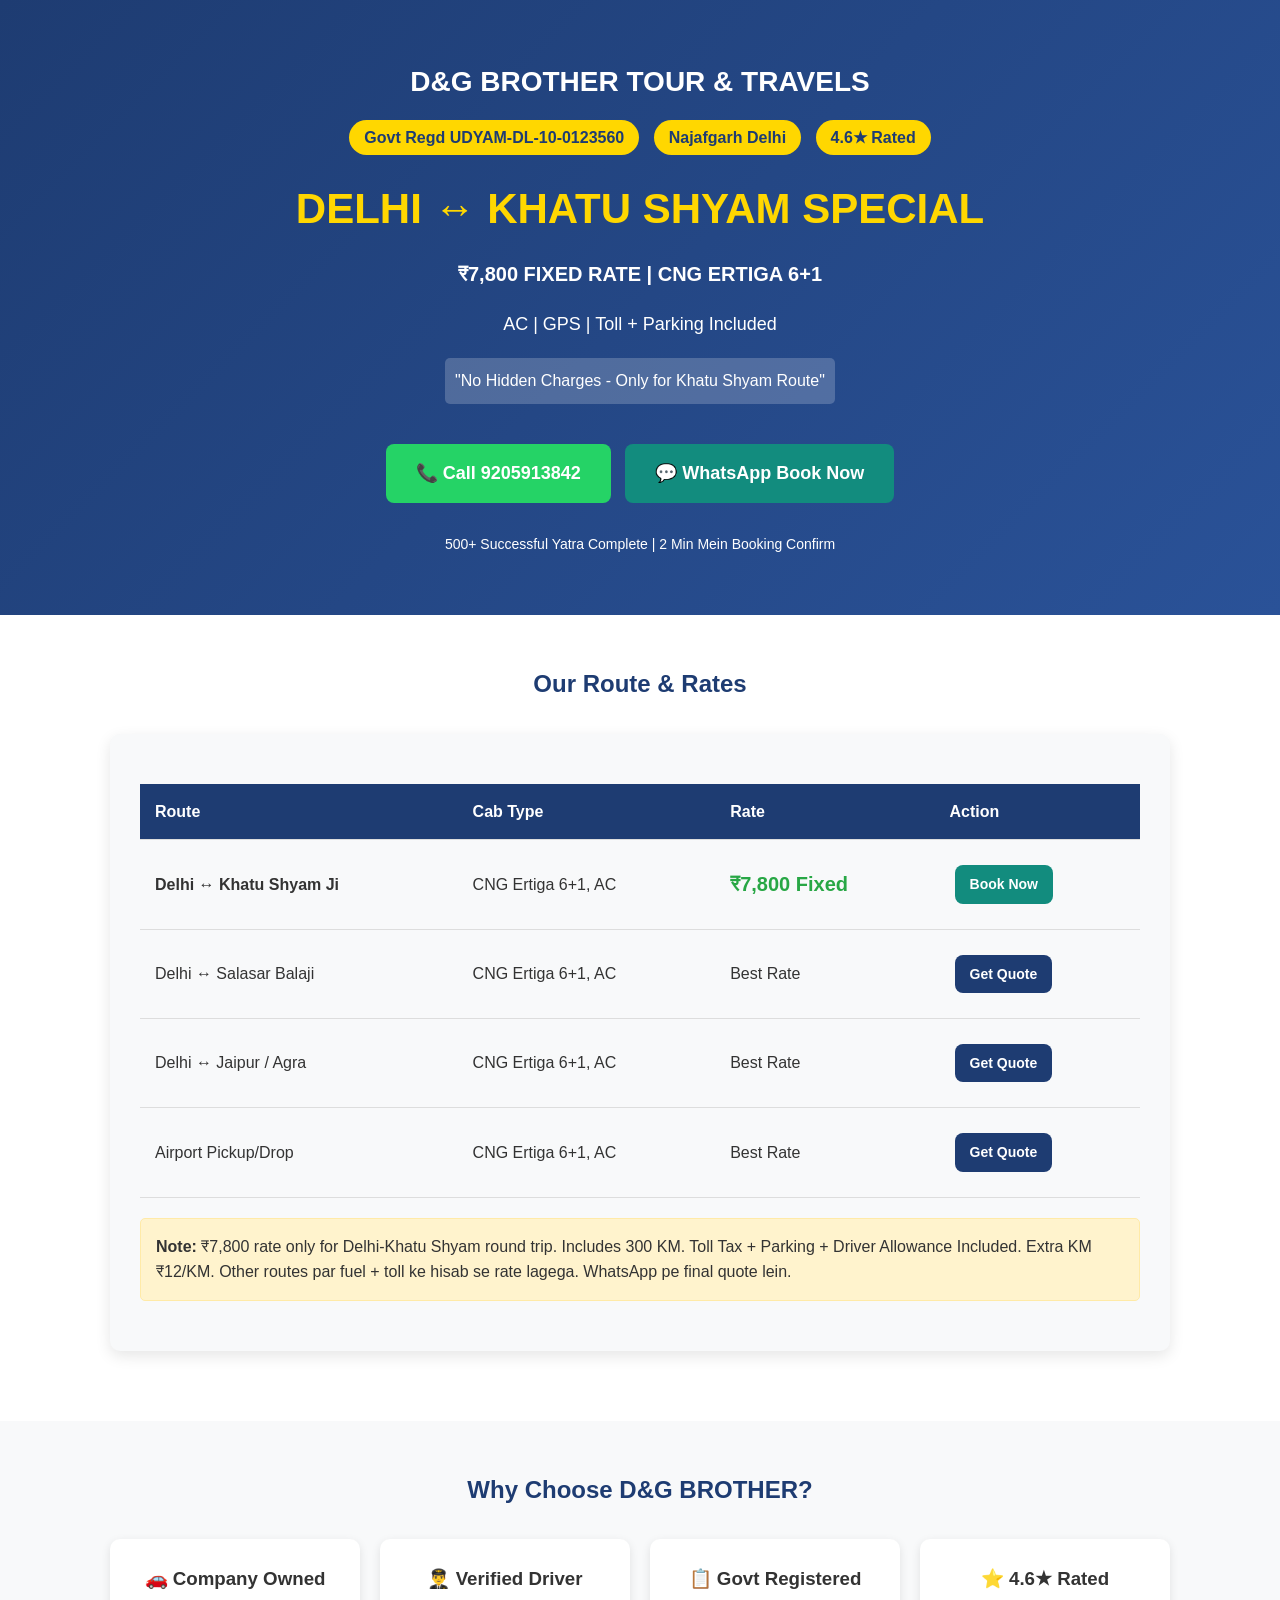
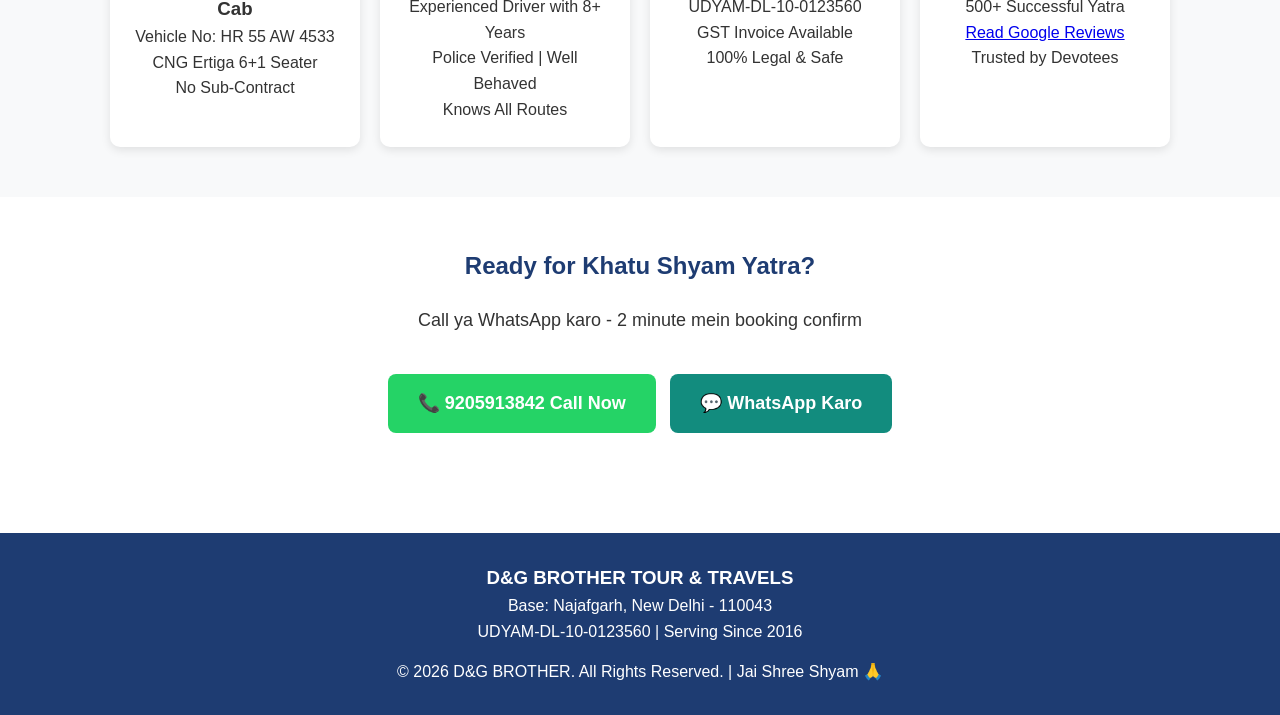
==== commit c96c04a1: "Update index.html" ====
--- a/index.html
+++ b/index.html
@@ -1,219 +1,155 @@
 <!DOCTYPE html>
-<html lang="en">
+<html lang="hi">
 <head>
-   <meta charset="UTF-8">
-   <title>D & G BROTHER - Delhi to Khatu Shyam Ji Daily Cab | ₹7800 All Inclusive</title>
-   <meta name="viewport" content="width=device-width, initial-scale=1.0">
-   <link href="https://fonts.googleapis.com/css2?family=Poppins:wght@400;600;700;800;900&display=swap" rel="stylesheet">
-   <link rel="stylesheet" href="https://cdnjs.cloudflare.com/ajax/libs/font-awesome/6.4.0/css/all.min.css">
-   <style>
-      * { margin: 0; padding: 0; box-sizing: border-box; }
-      body { font-family: 'Poppins', sans-serif; background: #f5f5f5; }
-      .top-bar { background: #1a1a1a; color: white; padding: 8px 15px; font-size: 14px; display: flex; justify-content: center; gap: 20px; }
-      .top-bar a { color: #FFD700; text-decoration: none; font-weight: 600; }
-      .header { background: linear-gradient(180deg, #ffffff 0%, #f8f8f8 100%); padding: 15px 15px 10px 15px; box-shadow: 0 4px 20px rgba(0,0,0,0.08); text-align: center; border-bottom: 4px solid #FFD700; }
-      .logo-wrapper { display: flex; flex-direction: column; align-items: center; }
-      .logo { width: 100%; max-width: 350px; height: auto; filter: drop-shadow(0 6px 12px rgba(0,0,0,0.2)); }
-      .menu { background: #8B0000; padding: 12px 0; display: flex; justify-content: center; gap: 15px; flex-wrap: wrap; }
-      .menu a { color: white; text-decoration: none; font-weight: 600; font-size: 14px; padding: 5px 10px; border-radius: 5px; }
-      .menu a:hover, .menu a.active { background: #FFD700; color: #8B0000; }
-      .hero { background: linear-gradient(rgba(0,0,0,0.5), rgba(0,0,0,0.5)), url('khatushyamjpg.jpg'); background-size: cover; background-position: center; color: white; text-align: center; padding: 60px 20px; }
-      .hero h2 { font-size: 28px; margin-bottom: 10px; font-weight: 800; }
-      .hero h2 span { color: #FFD700; }
-      .btn-hero { background: #FFD700; color: #8B0000; padding: 14px 30px; border-radius: 50px; display: inline-block; margin-top: 15px; font-weight: 700; text-decoration: none; }
-      .offer-strip { background: linear-gradient(45deg, #FF0066, #FF8C00); color: white; text-align: center; padding: 15px; animation: pulse 2s infinite; }
-      @keyframes pulse { 0%, 100% { opacity: 1; } 50% { opacity: 0.8; } }
-      .offer-strip h3 { font-size: 20px; margin: 0; font-weight: 800; }
-      .price-strip { background: linear-gradient(45deg, #8B0000, #FF4500); color: white; text-align: center; padding: 20px; }
-      .price-strip h3 { font-size: 32px; margin: 0; }
-      .container { max-width: 1200px; margin: auto; padding: 20px 15px; }
-      .tour-offer-section { background: white; border-radius: 15px; padding: 25px 15px; margin: 25px 0; box-shadow: 0 4px 15px rgba(0,0,0,0.1); }
-      .tour-offer-section h3 { text-align: center; color: #8B0000; font-size: 24px; margin-bottom: 10px; }
-      .tour-offer-section .subtitle { text-align: center; color: #666; font-size: 14px; margin-bottom: 20px; }
-      .offer-grid { display: grid; grid-template-columns: repeat(2, 1fr); gap: 15px; }
-      .offer-card { background: linear-gradient(135deg, #fff8f0, #ffe8d0); border: 3px solid #FFD700; border-radius: 15px; padding: 18px; text-align: center; position: relative; overflow: hidden; }
-      .offer-card::before { content: "OFFER"; position: absolute; top: 10px; right: -25px; background: #FF0066; color: white; padding: 3px 30px; font-size: 11px; font-weight: 800; transform: rotate(45deg); }
-      .offer-card img { width: 90px; height: 90px; border-radius: 50%; object-fit: cover; border: 4px solid #8B0000; margin-bottom: 10px; }
-      .offer-card h4 { color: #8B0000; margin: 8px 0 4px; font-size: 17px; font-weight: 800; }
-      .offer-card .distance { font-size: 13px; color: #666; margin: 5px 0; }
-      .offer-card .old-price { font-size: 14px; color: #999; text-decoration: line-through; margin: 5px 0 0; }
-      .offer-card .new-price { color: #FF4500; font-weight: 900; font-size: 22px; margin: 2px 0 8px; }
-      .offer-card .save { background: #25D366; color: white; padding: 3px 10px; border-radius: 20px; font-size: 11px; font-weight: 700; display: inline-block; }
-      .offer-card .enquiry-text { color: #007bff; font-weight: 800; font-size: 18px; margin: 15px 0 8px; }
-      .btn-offer { background: #8B0000; color: white; padding: 10px 20px; border-radius: 8px; text-decoration: none; display: inline-block; margin-top: 10px; font-weight: 600; font-size: 14px; }
-      .daily-section { background: linear-gradient(135deg, #007bff, #0056b3); border-radius: 15px; padding: 30px 20px; margin: 25px 0; box-shadow: 0 6px 20px rgba(0,123,255,0.3); color: white; text-align: center; }
-      .daily-section h3 { font-size: 26px; margin-bottom: 15px; font-weight: 800; }
-      .daily-section p { font-size: 15px; margin-bottom: 20px; opacity: 0.95; }
-      .daily-grid { display: grid; grid-template-columns: repeat(2, 1fr); gap: 15px; margin: 20px 0; }
-      .daily-card { background: rgba(255,255,255,0.15); border: 2px solid rgba(255,255,255,0.3); border-radius: 12px; padding: 15px; backdrop-filter: blur(10px); }
-      .daily-card i { font-size: 30px; margin-bottom: 8px; color: #FFD700; }
-      .daily-card h4 { font-size: 16px; margin: 5px 0; }
-      .daily-card p { font-size: 13px; margin: 0; opacity: 0.9; }
-      .btn-daily { background: #FFD700; color: #0056b3; padding: 12px 30px; border-radius: 50px; display: inline-block; margin-top: 10px; font-weight: 700; text-decoration: none; }
-      .service-section h3 { text-align: center; color: #8B0000; font-size: 24px; margin: 30px 0 20px; }
-      .service-card { background: white; border-radius: 15px; margin: 15px 0; overflow: hidden; box-shadow: 0 4px 15px rgba(0,0,0,0.1); }
-      .service-card img { width: 100%; height: 250px; object-fit: cover; object-position: center 60%; }
-      .service-info { padding: 20px; }
-      .service-info h4 { color: #8B0000; font-size: 20px; margin-bottom: 5px; }
-      .service-info .service-tag { background: #007bff; color: white; padding: 4px 12px; border-radius: 20px; font-size: 12px; font-weight: 700; display: inline-block; margin-bottom: 10px; }
-      .service-info p { color: #666; font-size: 14px; margin: 8px 0; }
-      .btn-book { background: #25D366; color: white; padding: 12px 25px; border-radius: 8px; text-decoration: none; display: inline-block; margin-top: 10px; font-weight: 600; }
-      .features { display: grid; grid-template-columns: repeat(2, 1fr); gap: 15px; margin: 20px 0; }
-      .feature-box { background: white; padding: 20px; border-radius: 12px; text-align: center; box-shadow: 0 2px 8px rgba(0,0,0,0.08); }
-      .feature-box i { font-size: 35px; color: #FF4500; margin-bottom: 10px; }
-      .feature-box h4 { color: #8B0000; font-size: 15px; margin: 5px 0; }
-      .sticky-btns { position: fixed; bottom: 20px; right: 15px; z-index: 999; display: flex; flex-direction: column; gap: 10px; }
-      .sticky-btn { width: 55px; height: 55px; border-radius: 50%; display: flex; align-items: center; justify-content: center; color: white; font-size: 24px; box-shadow: 0 4px 12px rgba(0,0,0,0.3); text-decoration: none; }
-      .call-btn { background: #007bff; }
-      .whatsapp-btn { background: #25D366; }
-      .footer { background: #1a1a1a; color: white; text-align: center; padding: 30px 15px; margin-top: 40px; }
-      .footer-contact { display: flex; justify-content: center; gap: 20px; margin: 10px 0; flex-wrap: wrap; }
-      .footer-contact a { color: #FFD700; text-decoration: none; }
-   </style>
+    <meta charset="UTF-8">
+    <meta name="viewport" content="width=device-width, initial-scale=1.0">
+    <title>D&G BROTHER TOUR & TRAVELS | Delhi to Khatu Shyam Cab ₹7,800 | Najafgarh</title>
+    <meta name="description" content="Delhi to Khatu Shyam Cab ₹7,800 Fixed. CNG Ertiga 6+1, AC, GPS. Govt Regd. Call 9205913842. No Hidden Charges.">
+    <style>
+        * {margin:0; padding:0; box-sizing:border-box; font-family:'Segoe UI', Arial, sans-serif;}
+        body {line-height:1.6; color:#333;}
+        .container {max-width:1100px; margin:auto; padding:0 20px;}
+        .hero {background:linear-gradient(135deg, #1e3c72 0%, #2a5298 100%); color:white; padding:60px 0; text-align:center;}
+        .hero h1 {font-size:28px; margin-bottom:10px; font-weight:700;}
+        .hero h2 {font-size:42px; margin:15px 0; color:#FFD700;}
+        .hero h3 {font-size:20px; margin-bottom:20px;}
+        .badge {background:#FFD700; color:#1e3c72; padding:5px 15px; border-radius:20px; font-weight:bold; display:inline-block; margin:5px;}
+        .btn {display:inline-block; padding:15px 30px; margin:10px 5px; border-radius:8px; text-decoration:none; font-weight:bold; font-size:18px;}
+        .btn-call {background:#25D366; color:white;}
+        .btn-wa {background:#128C7E; color:white;}
+        .section {padding:50px 0;}
+        .rate-card {background:#f8f9fa; border-radius:10px; padding:30px; margin:20px 0; box-shadow:0 5px 15px rgba(0,0,0,0.1);}
+        .rate-table {width:100%; border-collapse:collapse; margin:20px 0;}
+        .rate-table th, .rate-table td {padding:15px; text-align:left; border-bottom:1px solid #ddd;}
+        .rate-table th {background:#1e3c72; color:white;}
+        .fixed-rate {color:#28a745; font-weight:bold; font-size:20px;}
+        .trust-grid {display:grid; grid-template-columns:repeat(auto-fit, minmax(250px, 1fr)); gap:20px; margin-top:30px;}
+        .trust-box {background:white; padding:25px; border-radius:10px; text-align:center; box-shadow:0 3px 10px rgba(0,0,0,0.1);}
+        .footer {background:#1e3c72; color:white; text-align:center; padding:30px 0; margin-top:40px;}
+        .note {background:#fff3cd; border:1px solid #ffeaa7; padding:15px; border-radius:5px; margin:20px 0;}
+        @media (max-width:768px) {
+            .hero h1 {font-size:22px;}
+            .hero h2 {font-size:32px;}
+            .btn {display:block; margin:10px 0;}
+        }
+    </style>
 </head>
 <body>
-   <div class="top-bar">
-      <a href="tel:9205913842"><i class="fa fa-phone"></i> +91 9205913842</a>
-      <a href="tel:9873055760"><i class="fa fa-phone"></i> +91 9873055760</a>
-   </div>
-   <div class="header">
-      <div class="logo-wrapper">
-         <img src="logopng.jpg" alt="D&G Brother Logo" class="logo">
-      </div>
-   </div>
-   <div class="menu">
-      <a href="index.html" class="active">HOME</a>
-      <a href="about.html">ABOUT US</a>
-      <a href="services.html">SERVICES</a>
-      <a href="fleet.html">OUR FLEET</a>
-      <a href="contact.html">CONTACT</a>
-   </div>
-   <div class="hero">
-      <h2>DELHI TO <span>ALL INDIA</span> CAB SERVICE</h2>
-      <p>Brand New 6+1 AC Car | Safe & Comfortable | Daily Service</p>
-      <a href="tel:9205913842" class="btn-hero">BOOK NOW</a>
-   </div>
-   <div class="offer-strip">
-      <h3>🎉 SPECIAL TOUR OFFERS - LIMITED TIME 🎉</h3>
-   </div>
-   <div class="price-strip">
-      <h3>KHATU SHYAM JI - ₹7,800 ONLY</h3>
-      <p>All Inclusive: Toll + Driver + Parking | No Hidden Charges</p>
-   </div>
-   <div class="container">
-      <div class="tour-offer-section">
-         <h3><i class="fa fa-fire"></i> Special Tour Packages</h3>
-         <p class="subtitle">Best rates for all popular destinations from Delhi</p>
-         <div class="offer-grid">
-            <div class="offer-card">
-               <img src="khatushyamjpg.jpg" alt="Khatu Shyam">
-               <h4>Khatu Shyam Ji</h4>
-               <p class="distance">270 km | 1 Day Trip</p>
-               <p class="old-price">₹9,000</p>
-               <p class="new-price">₹7,800</p>
-               <span class="save">SAVE ₹1,200</span>
-               <br>
-               <a href="https://wa.me/919205913842?text=Jai%20Shree%20Shyam%20🙏%20Khatu%20Shyam%20Ji%20Offer%20Book%20Karni%20Hai" class="btn-offer">Book Now</a>
+
+    <!-- HERO SECTION -->
+    <section class="hero">
+        <div class="container">
+            <h1>D&G BROTHER TOUR & TRAVELS</h1>
+            <div class="badge">Govt Regd UDYAM-DL-10-0123560</div>
+            <div class="badge">Najafgarh Delhi</div>
+            <div class="badge">4.6★ Rated</div>
+            
+            <h2>DELHI ↔ KHATU SHYAM SPECIAL</h2>
+            <h3>₹7,800 FIXED RATE | CNG ERTIGA 6+1</h3>
+            <p style="font-size:18px; margin-bottom:20px;">AC | GPS | Toll + Parking Included</p>
+            <p style="background:rgba(255,255,255,0.2); padding:10px; border-radius:5px; display:inline-block;">
+                "No Hidden Charges - Only for Khatu Shyam Route"
+            </p>
+            
+            <div style="margin-top:30px;">
+                <a href="tel:+919205913842" class="btn btn-call">📞 Call 9205913842</a>
+                <a href="https://wa.me/919205913842?text=Bhaiya%20Delhi%20se%20Khatu%20Shyam%20ke%20liye%20Ertiga%20book%20karni%20hai%20%E2%82%B97800%20mein" class="btn btn-wa">💬 WhatsApp Book Now</a>
             </div>
-            <div class="offer-card">
-               <img src="ertigajpg.jpg" alt="Jaipur">
-               <h4>Jaipur Pink City</h4>
-               <p class="distance">280 km | 1 Day Trip</p>
-               <p class="enquiry-text">Call for Best Price</p>
-               <a href="https://wa.me/919205913842?text=Jai%20Shree%20Shyam%20🙏%20Jaipur%20ka%20rate%20batana" class="btn-offer">Enquiry Now</a>
+            <p style="margin-top:20px; font-size:14px;">500+ Successful Yatra Complete | 2 Min Mein Booking Confirm</p>
+        </div>
+    </section>
+
+    <!-- RATE SECTION -->
+    <section class="section">
+        <div class="container">
+            <h2 style="text-align:center; margin-bottom:30px; color:#1e3c72;">Our Route & Rates</h2>
+            
+            <div class="rate-card">
+                <table class="rate-table">
+                    <tr>
+                        <th>Route</th>
+                        <th>Cab Type</th>
+                        <th>Rate</th>
+                        <th>Action</th>
+                    </tr>
+                    <tr>
+                        <td><strong>Delhi ↔ Khatu Shyam Ji</strong></td>
+                        <td>CNG Ertiga 6+1, AC</td>
+                        <td class="fixed-rate">₹7,800 Fixed</td>
+                        <td><a href="https://wa.me/919205913842?text=Book%20Khatu%20Shyam%20Cab%20%E2%82%B97800" class="btn btn-wa" style="padding:8px 15px; font-size:14px;">Book Now</a></td>
+                    </tr>
+                    <tr>
+                        <td>Delhi ↔ Salasar Balaji</td>
+                        <td>CNG Ertiga 6+1, AC</td>
+                        <td>Best Rate</td>
+                        <td><a href="https://wa.me/919205913842?text=Salasar%20ka%20rate%20bhejo" class="btn btn-call" style="padding:8px 15px; font-size:14px; background:#1e3c72;">Get Quote</a></td>
+                    </tr>
+                    <tr>
+                        <td>Delhi ↔ Jaipur / Agra</td>
+                        <td>CNG Ertiga 6+1, AC</td>
+                        <td>Best Rate</td>
+                        <td><a href="https://wa.me/919205913842?text=Outstation%20rate%20chahiye" class="btn btn-call" style="padding:8px 15px; font-size:14px; background:#1e3c72;">Get Quote</a></td>
+                    </tr>
+                    <tr>
+                        <td>Airport Pickup/Drop</td>
+                        <td>CNG Ertiga 6+1, AC</td>
+                        <td>Best Rate</td>
+                        <td><a href="https://wa.me/919205913842?text=Airport%20rate%20bhejo" class="btn btn-call" style="padding:8px 15px; font-size:14px; background:#1e3c72;">Get Quote</a></td>
+                    </tr>
+                </table>
+
+                <div class="note">
+                    <strong>Note:</strong> ₹7,800 rate only for Delhi-Khatu Shyam round trip. Includes 300 KM. Toll Tax + Parking + Driver Allowance Included. Extra KM ₹12/KM. Other routes par fuel + toll ke hisab se rate lagega. WhatsApp pe final quote lein.
+                </div>
             </div>
-            <div class="offer-card">
-               <img src="ertigajpg.jpg" alt="Agra">
-               <h4>Agra Taj Mahal</h4>
-               <p class="distance">230 km | Same Day</p>
-               <p class="enquiry-text">Call for Best Price</p>
-               <a href="https://wa.me/919205913842?text=Jai%20Shree%20Shyam%20🙏%20Agra%20ka%20rate%20batana" class="btn-offer">Enquiry Now</a>
+        </div>
+    </section>
+
+    <!-- TRUST SECTION -->
+    <section class="section" style="background:#f8f9fa;">
+        <div class="container">
+            <h2 style="text-align:center; margin-bottom:30px; color:#1e3c72;">Why Choose D&G BROTHER?</h2>
+            
+            <div class="trust-grid">
+                <div class="trust-box">
+                    <h3>🚗 Company Owned Cab</h3>
+                    <p>Vehicle No: HR 55 AW 4533<br>CNG Ertiga 6+1 Seater<br>No Sub-Contract</p>
+                </div>
+                <div class="trust-box">
+                    <h3>👨‍✈️ Verified Driver</h3>
+                    <p>Experienced Driver with 8+ Years<br>Police Verified | Well Behaved<br>Knows All Routes</p>
+                </div>
+                <div class="trust-box">
+                    <h3>📋 Govt Registered</h3>
+                    <p>UDYAM-DL-10-0123560<br>GST Invoice Available<br>100% Legal & Safe</p>
+                </div>
+                <div class="trust-box">
+                    <h3>⭐ 4.6★ Rated</h3>
+                    <p>500+ Successful Yatra<br><a href="https://g.page/r/CUUuJB3Zr7CHEBM/review" target="_blank">Read Google Reviews</a><br>Trusted by Devotees</p>
+                </div>
             </div>
-            <div class="offer-card">
-               <img src="ertigajpg.jpg" alt="Haridwar">
-               <h4>Haridwar Ganga</h4>
-               <p class="distance">220 km | 1 Day Trip</p>
-               <p class="enquiry-text">Call for Best Price</p>
-               <a href="https://wa.me/919205913842?text=Jai%20Shree%20Shyam%20🙏%20Haridwar%20ka%20rate%20batana" class="btn-offer">Enquiry Now</a>
-            </div>
-         </div>
-      <div class="daily-section">
-         <h3><i class="fa fa-calendar-check"></i> DAILY CAB SERVICE</h3>
-         <p>Daily Taxi Service from Delhi | Same Day Return Available</p>
-         <div class="daily-grid">
-            <div class="daily-card">
-               <i class="fa fa-clock"></i>
-               <h4>24x7 Available</h4>
-               <p>Day & Night Service</p>
-            </div>
-            <div class="daily-card">
-               <i class="fa fa-route"></i>
-               <h4>All Routes</h4>
-               <p>Delhi NCR to Anywhere</p>
-            </div>
-            <div class="daily-card">
-               <i class="fa fa-hourglass-half"></i>
-               <h4>8Hr / 12Hr Package</h4>
-               <p>Local & Outstation</p>
-            </div>
-            <div class="daily-card">
-               <i class="fa fa-calendar-day"></i>
-               <h4>Daily Bookings</h4>
-               <p>Office, Airport, Events</p>
-            </div>
-         </div>
-         <a href="https://wa.me/919205913842?text=Jai%20Shree%20Shyam%20🙏%20Daily%20Cab%20Service%20ke%20liye%20baat%20karni%20hai" class="btn-daily"><i class="fab fa-whatsapp"></i> DAILY BOOKING</a>
-      </div>
-      <div class="service-section">
-         <h3>🚕 Our Main Service</h3>
-         <div class="service-card">
-            <img src="ertigajpg.jpg" alt="Car">
-            <div class="service-info">
-               <h4>DELHI - KHATU SHYAM JI - DELHI</h4>
-               <span class="service-tag">DAILY CAB SERVICE</span>
-               <p><i class="fa fa-users"></i> 6+1 Seater | <i class="fa fa-snowflake"></i> Full AC | <i class="fa fa-music"></i> Music System</p>
-               <p><i class="fa fa-check-circle" style="color:green;"></i> Toll Tax Included</p>
-               <p><i class="fa fa-check-circle" style="color:green;"></i> Driver Allowance Included</p>
-               <p><i class="fa fa-check-circle" style="color:green;"></i> Parking Charges Included</p>
-               <h3 style="color:#FF4500; margin:15px 0;">₹7,800 Fixed Price</h3>
-               <a href="https://wa.me/919205913842?text=Jai%20Shree%20Shyam%20🙏%20Delhi-Khatu%20Shyam%20Ji-Delhi%20Daily%20Cab%20Book%20Karni%20Hai" class="btn-book"><i class="fab fa-whatsapp"></i> WhatsApp Booking</a>
-            </div>
-         </div>
-      <h3 style="text-align:center; color:#8B0000; font-size:24px; margin:30px 0 20px;">⭐ Why Choose Us?</h3>
-      <div class="features">
-         <div class="feature-box">
-            <i class="fa fa-car"></i>
-            <h4>Brand New Car</h4>
-            <p>Premium AC Car</p>
-         </div>
-         <div class="feature-box">
-            <i class="fa fa-user-shield"></i>
-            <h4>Safe Driver</h4>
-            <p>Experienced & Verified</p>
-         </div>
-         <div class="feature-box">
-            <i class="fa fa-rupee-sign"></i>
-            <h4>Fixed Price</h4>
-            <p>No Hidden Charges</p>
-         </div>
-         <div class="feature-box">
-            <i class="fa fa-headset"></i>
-            <h4>24x7 Support</h4>
-            <p>Call Anytime</p>
-         </div>
-      </div>
-   </div>
-   <div class="sticky-btns">
-      <a href="tel:9205913842" class="sticky-btn call-btn"><i class="fa fa-phone"></i></a>
-      <a href="https://wa.me/919205913842" class="sticky-btn whatsapp-btn"><i class="fab fa-whatsapp"></i></a>
-   </div>
-   <div class="footer">
-      <h3>D & G BROTHER TOUR AND TRAVELS</h3>
-      <div class="footer-contact">
-         <a href="tel:9205913842">📞 9205913842</a>
-         <a href="tel:9873055760">📞 9873055760</a>
-      </div>
-      <p style="margin-top:15px;">JAI SHREE SHYAM 🙏</p>
-   </div>
+        </div>
+    </section>
+
+    <!-- CTA SECTION -->
+    <section class="section" style="text-align:center;">
+        <div class="container">
+            <h2 style="color:#1e3c72; margin-bottom:20px;">Ready for Khatu Shyam Yatra?</h2>
+            <p style="font-size:18px; margin-bottom:30px;">Call ya WhatsApp karo - 2 minute mein booking confirm</p>
+            <a href="tel:+919205913842" class="btn btn-call">📞 9205913842 Call Now</a>
+            <a href="https://wa.me/919205913842?text=Jai%20Shree%20Shyam%20Bhaiya%20Booking%20karni%20hai" class="btn btn-wa">💬 WhatsApp Karo</a>
+        </div>
+    </section>
+
+    <!-- FOOTER -->
+    <footer class="footer">
+        <div class="container">
+            <h3>D&G BROTHER TOUR & TRAVELS</h3>
+            <p>Base: Najafgarh, New Delhi - 110043</p>
+            <p>UDYAM-DL-10-0123560 | Serving Since 2016</p>
+            <p style="margin-top:15px;">© 2026 D&G BROTHER. All Rights Reserved. | Jai Shree Shyam 🙏</p>
+        </div>
+    </footer>
+
 </body>
 </html>
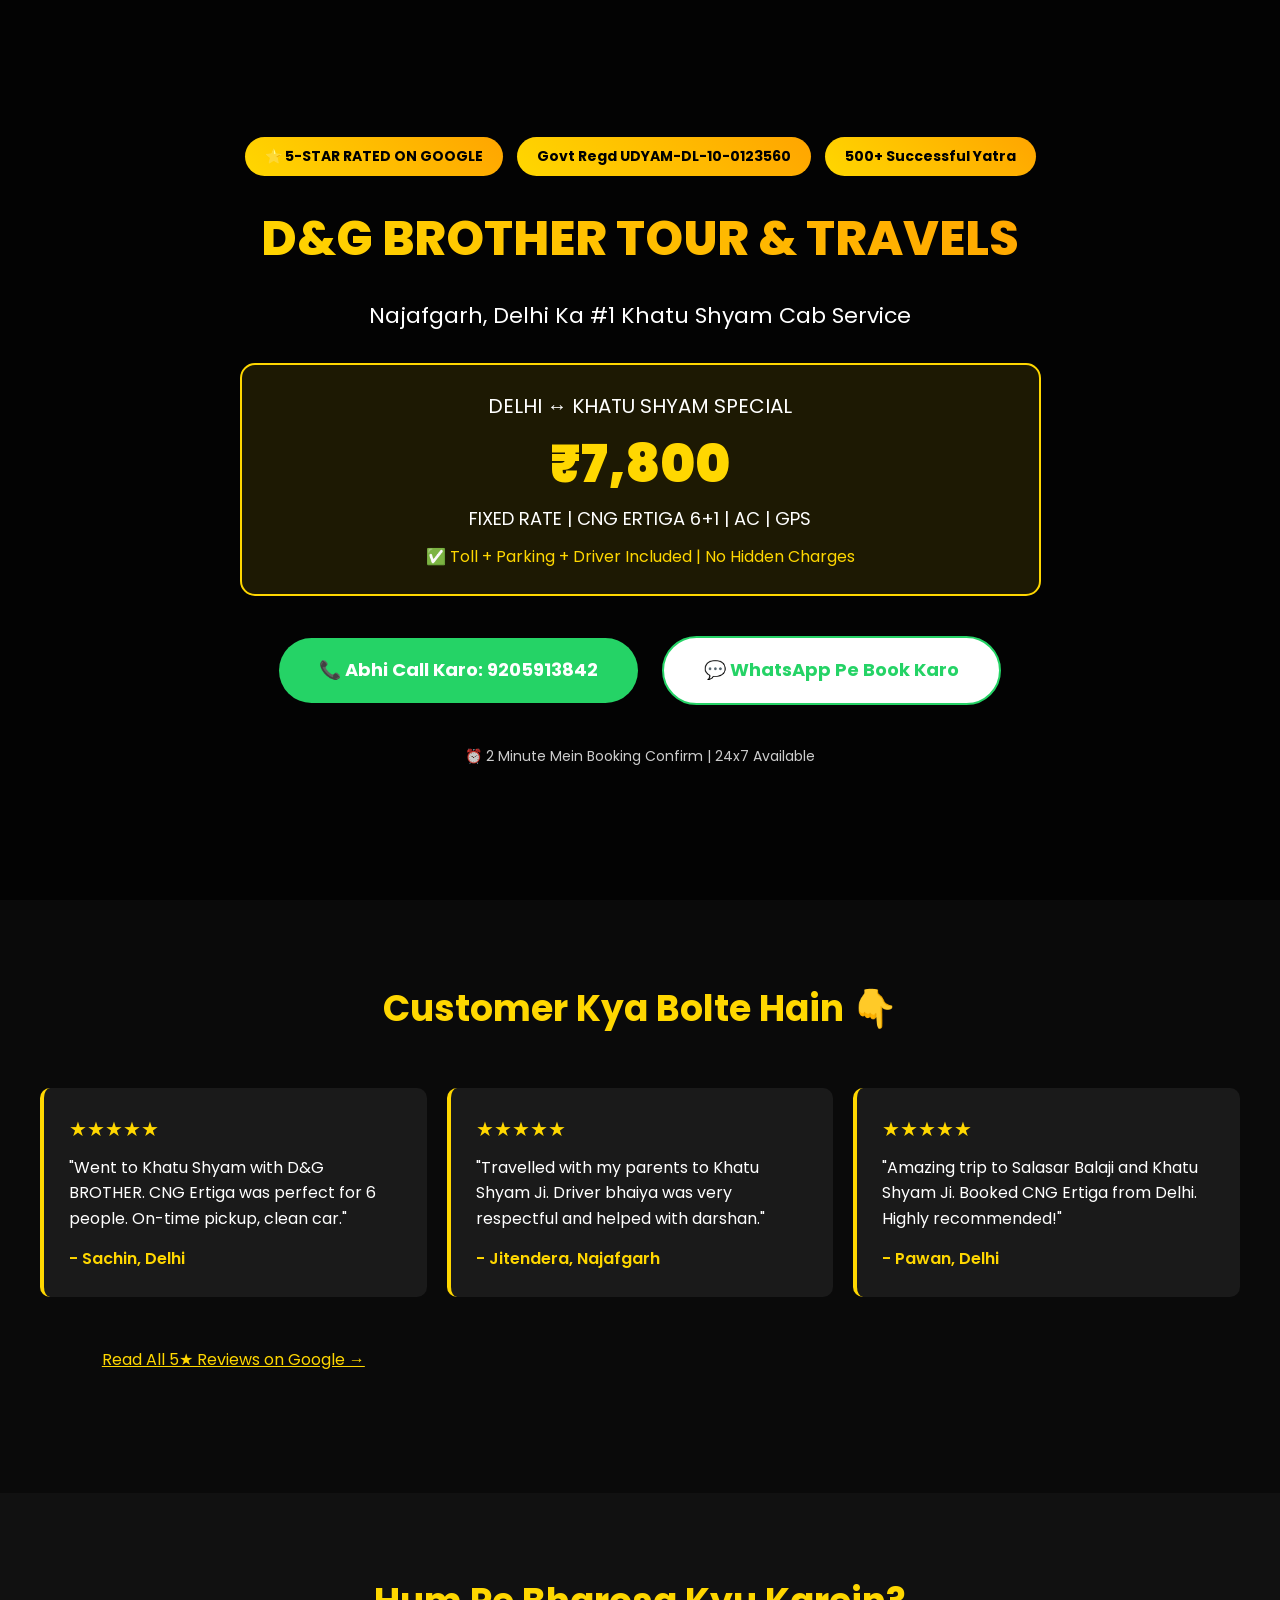
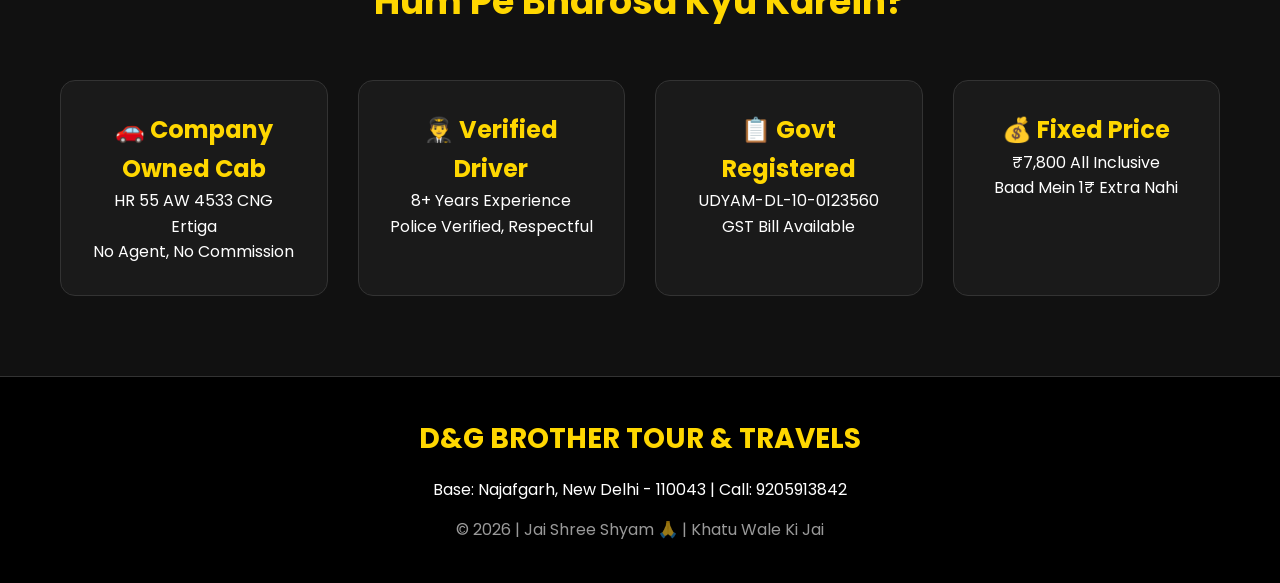
==== commit b12942a5: "Update index.html" ====
--- a/index.html
+++ b/index.html
@@ -3,153 +3,97 @@
 <head>
     <meta charset="UTF-8">
     <meta name="viewport" content="width=device-width, initial-scale=1.0">
-    <title>D&G BROTHER TOUR & TRAVELS | Delhi to Khatu Shyam Cab ₹7,800 | Najafgarh</title>
-    <meta name="description" content="Delhi to Khatu Shyam Cab ₹7,800 Fixed. CNG Ertiga 6+1, AC, GPS. Govt Regd. Call 9205913842. No Hidden Charges.">
+    <title>D&G BROTHER | 5★ Rated Delhi-Khatu Shyam Cab ₹7,800 | Najafgarh</title>
     <style>
-        * {margin:0; padding:0; box-sizing:border-box; font-family:'Segoe UI', Arial, sans-serif;}
-        body {line-height:1.6; color:#333;}
-        .container {max-width:1100px; margin:auto; padding:0 20px;}
-        .hero {background:linear-gradient(135deg, #1e3c72 0%, #2a5298 100%); color:white; padding:60px 0; text-align:center;}
-        .hero h1 {font-size:28px; margin-bottom:10px; font-weight:700;}
-        .hero h2 {font-size:42px; margin:15px 0; color:#FFD700;}
-        .hero h3 {font-size:20px; margin-bottom:20px;}
-        .badge {background:#FFD700; color:#1e3c72; padding:5px 15px; border-radius:20px; font-weight:bold; display:inline-block; margin:5px;}
-        .btn {display:inline-block; padding:15px 30px; margin:10px 5px; border-radius:8px; text-decoration:none; font-weight:bold; font-size:18px;}
-        .btn-call {background:#25D366; color:white;}
-        .btn-wa {background:#128C7E; color:white;}
-        .section {padding:50px 0;}
-        .rate-card {background:#f8f9fa; border-radius:10px; padding:30px; margin:20px 0; box-shadow:0 5px 15px rgba(0,0,0,0.1);}
-        .rate-table {width:100%; border-collapse:collapse; margin:20px 0;}
-        .rate-table th, .rate-table td {padding:15px; text-align:left; border-bottom:1px solid #ddd;}
-        .rate-table th {background:#1e3c72; color:white;}
-        .fixed-rate {color:#28a745; font-weight:bold; font-size:20px;}
-        .trust-grid {display:grid; grid-template-columns:repeat(auto-fit, minmax(250px, 1fr)); gap:20px; margin-top:30px;}
-        .trust-box {background:white; padding:25px; border-radius:10px; text-align:center; box-shadow:0 3px 10px rgba(0,0,0,0.1);}
-        .footer {background:#1e3c72; color:white; text-align:center; padding:30px 0; margin-top:40px;}
-        .note {background:#fff3cd; border:1px solid #ffeaa7; padding:15px; border-radius:5px; margin:20px 0;}
-        @media (max-width:768px) {
-            .hero h1 {font-size:22px;}
-            .hero h2 {font-size:32px;}
-            .btn {display:block; margin:10px 0;}
-        }
+        *{margin:0;padding:0;box-sizing:border-box;font-family:'Poppins',sans-serif}
+        body{background:#0a0a0a;color:#fff;line-height:1.6}
+        .container{max-width:1200px;margin:auto;padding:0 20px}
+        .hero{background:linear-gradient(rgba(0,0,0,0.7),rgba(0,0,0,0.7)),url('https://images.unsplash.com/photo-1544620347-c4fd4a3d5957?q=80') center/cover;min-height:100vh;display:flex;align-items:center;text-align:center;padding:60px 0}
+        .badge{background:linear-gradient(45deg,#FFD700,#FFA500);color:#000;padding:8px 20px;border-radius:30px;font-weight:700;display:inline-block;margin:5px;font-size:14px}
+        .hero h1{font-size:48px;font-weight:800;margin:20px 0;background:linear-gradient(45deg,#FFD700,#FFA500);-webkit-background-clip:text;-webkit-text-fill-color:transparent}
+        .rate-box{background:rgba(255,215,0,0.1);border:2px solid #FFD700;border-radius:15px;padding:25px;margin:30px 0;animation:pulse 2s infinite}
+        @keyframes pulse{0%{box-shadow:0 0 0 0 rgba(255,215,0,0.4)}70%{box-shadow:0 0 0 20px rgba(255,215,0,0)}100%{box-shadow:0 0 0 0 rgba(255,215,0,0)}}
+        .rate{font-size:52px;font-weight:900;color:#FFD700}
+        .btn{display:inline-block;padding:18px 40px;margin:10px;border-radius:50px;text-decoration:none;font-weight:700;font-size:18px;transition:0.3s}
+        .btn-call{background:#25D366;color:#fff}
+        .btn-wa{background:#fff;color:#25D366;border:2px solid #25D366}
+        .btn:hover{transform:scale(1.05)}
+        .reviews{display:grid;grid-template-columns:repeat(auto-fit,minmax(300px,1fr));gap:20px;margin:40px 0}
+        .review-card{background:#1a1a1a;border-left:4px solid #FFD700;padding:25px;border-radius:10px}
+        .stars{color:#FFD700;font-size:20px;margin-bottom:10px}
+        .trust{padding:80px 0;background:#111}
+        .trust-grid{display:grid;grid-template-columns:repeat(auto-fit,minmax(250px,1fr));gap:30px}
+        .trust-box{text-align:center;padding:30px;background:#1a1a1a;border-radius:15px;border:1px solid #333}
+        .footer{background:#000;text-align:center;padding:40px 0;border-top:1px solid #333}
+        @media(max-width:768px){.hero h1{font-size:32px}.rate{font-size:40px}.btn{display:block;margin:15px 0}}
     </style>
+    <link href="https://fonts.googleapis.com/css2?family=Poppins:wght@400;600;700;800;900&display=swap" rel="stylesheet">
 </head>
 <body>
-
-    <!-- HERO SECTION -->
     <section class="hero">
         <div class="container">
+            <div class="badge">⭐ 5-STAR RATED ON GOOGLE</div>
+            <div class="badge">Govt Regd UDYAM-DL-10-0123560</div>
+            <div class="badge">500+ Successful Yatra</div>
+            
             <h1>D&G BROTHER TOUR & TRAVELS</h1>
-            <div class="badge">Govt Regd UDYAM-DL-10-0123560</div>
-            <div class="badge">Najafgarh Delhi</div>
-            <div class="badge">4.6★ Rated</div>
+            <p style="font-size:22px;margin-bottom:20px;">Najafgarh, Delhi Ka #1 Khatu Shyam Cab Service</p>
             
-            <h2>DELHI ↔ KHATU SHYAM SPECIAL</h2>
-            <h3>₹7,800 FIXED RATE | CNG ERTIGA 6+1</h3>
-            <p style="font-size:18px; margin-bottom:20px;">AC | GPS | Toll + Parking Included</p>
-            <p style="background:rgba(255,255,255,0.2); padding:10px; border-radius:5px; display:inline-block;">
-                "No Hidden Charges - Only for Khatu Shyam Route"
-            </p>
+            <div class="rate-box">
+                <p style="font-size:20px;">DELHI ↔ KHATU SHYAM SPECIAL</p>
+                <div class="rate">₹7,800</div>
+                <p style="font-size:18px;">FIXED RATE | CNG ERTIGA 6+1 | AC | GPS</p>
+                <p style="color:#FFD700;margin-top:10px;">✅ Toll + Parking + Driver Included | No Hidden Charges</p>
+            </div>
             
-            <div style="margin-top:30px;">
-                <a href="tel:+919205913842" class="btn btn-call">📞 Call 9205913842</a>
-                <a href="https://wa.me/919205913842?text=Bhaiya%20Delhi%20se%20Khatu%20Shyam%20ke%20liye%20Ertiga%20book%20karni%20hai%20%E2%82%B97800%20mein" class="btn btn-wa">💬 WhatsApp Book Now</a>
-            </div>
-            <p style="margin-top:20px; font-size:14px;">500+ Successful Yatra Complete | 2 Min Mein Booking Confirm</p>
+            <a href="tel:+919205913842" class="btn btn-call">📞 Abhi Call Karo: 9205913842</a>
+            <a href="https://wa.me/919205913842?text=Jai%20Shree%20Shyam%20Bhaiya%20Khatu%20Shyam%20ke%20liye%20Ertiga%20book%20karni%20hai%20%E2%82%B97800%20mein" class="btn btn-wa">💬 WhatsApp Pe Book Karo</a>
+            
+            <p style="margin-top:30px;font-size:14px;opacity:0.8;">⏰ 2 Minute Mein Booking Confirm | 24x7 Available</p>
         </div>
     </section>
 
-    <!-- RATE SECTION -->
-    <section class="section">
+    <section class="container" style="padding:80px 0;">
+        <h2 style="text-align:center;font-size:36px;margin-bottom:50px;color:#FFD700;">Customer Kya Bolte Hain 👇</h2>
+        <div class="reviews">
+            <div class="review-card">
+                <div class="stars">★★★★★</div>
+                <p>"Went to Khatu Shyam with D&G BROTHER. CNG Ertiga was perfect for 6 people. On-time pickup, clean car."</p>
+                <p style="margin-top:15px;color:#FFD700;font-weight:600;">- Sachin, Delhi</p>
+            </div>
+            <div class="review-card">
+                <div class="stars">★★★★★</div>
+                <p>"Travelled with my parents to Khatu Shyam Ji. Driver bhaiya was very respectful and helped with darshan."</p>
+                <p style="margin-top:15px;color:#FFD700;font-weight:600;">- Jitendera, Najafgarh</p>
+            </div>
+            <div class="review-card">
+                <div class="stars">★★★★★</div>
+                <p>"Amazing trip to Salasar Balaji and Khatu Shyam Ji. Booked CNG Ertiga from Delhi. Highly recommended!"</p>
+                <p style="margin-top:15px;color:#FFD700;font-weight:600;">- Pawan, Delhi</p>
+            </div>
+        <div style="text-align:center;margin-top:30px;">
+            <a href="https://g.page/r/CUUuJB3Zr7CHEBM/review" target="_blank" style="color:#FFD700;text-decoration:underline;">Read All 5★ Reviews on Google →</a>
+        </div>
+    </section>
+
+    <section class="trust">
         <div class="container">
-            <h2 style="text-align:center; margin-bottom:30px; color:#1e3c72;">Our Route & Rates</h2>
-            
-            <div class="rate-card">
-                <table class="rate-table">
-                    <tr>
-                        <th>Route</th>
-                        <th>Cab Type</th>
-                        <th>Rate</th>
-                        <th>Action</th>
-                    </tr>
-                    <tr>
-                        <td><strong>Delhi ↔ Khatu Shyam Ji</strong></td>
-                        <td>CNG Ertiga 6+1, AC</td>
-                        <td class="fixed-rate">₹7,800 Fixed</td>
-                        <td><a href="https://wa.me/919205913842?text=Book%20Khatu%20Shyam%20Cab%20%E2%82%B97800" class="btn btn-wa" style="padding:8px 15px; font-size:14px;">Book Now</a></td>
-                    </tr>
-                    <tr>
-                        <td>Delhi ↔ Salasar Balaji</td>
-                        <td>CNG Ertiga 6+1, AC</td>
-                        <td>Best Rate</td>
-                        <td><a href="https://wa.me/919205913842?text=Salasar%20ka%20rate%20bhejo" class="btn btn-call" style="padding:8px 15px; font-size:14px; background:#1e3c72;">Get Quote</a></td>
-                    </tr>
-                    <tr>
-                        <td>Delhi ↔ Jaipur / Agra</td>
-                        <td>CNG Ertiga 6+1, AC</td>
-                        <td>Best Rate</td>
-                        <td><a href="https://wa.me/919205913842?text=Outstation%20rate%20chahiye" class="btn btn-call" style="padding:8px 15px; font-size:14px; background:#1e3c72;">Get Quote</a></td>
-                    </tr>
-                    <tr>
-                        <td>Airport Pickup/Drop</td>
-                        <td>CNG Ertiga 6+1, AC</td>
-                        <td>Best Rate</td>
-                        <td><a href="https://wa.me/919205913842?text=Airport%20rate%20bhejo" class="btn btn-call" style="padding:8px 15px; font-size:14px; background:#1e3c72;">Get Quote</a></td>
-                    </tr>
-                </table>
-
-                <div class="note">
-                    <strong>Note:</strong> ₹7,800 rate only for Delhi-Khatu Shyam round trip. Includes 300 KM. Toll Tax + Parking + Driver Allowance Included. Extra KM ₹12/KM. Other routes par fuel + toll ke hisab se rate lagega. WhatsApp pe final quote lein.
-                </div>
+            <h2 style="text-align:center;font-size:36px;margin-bottom:50px;color:#FFD700;">Hum Pe Bharosa Kyu Karein?</h2>
+            <div class="trust-grid">
+                <div class="trust-box"><h3 style="color:#FFD700;font-size:24px;">🚗 Company Owned Cab</h3><p>HR 55 AW 4533 CNG Ertiga<br>No Agent, No Commission</p></div>
+                <div class="trust-box"><h3 style="color:#FFD700;font-size:24px;">👨‍✈️ Verified Driver</h3><p>8+ Years Experience<br>Police Verified, Respectful</p></div>
+                <div class="trust-box"><h3 style="color:#FFD700;font-size:24px;">📋 Govt Registered</h3><p>UDYAM-DL-10-0123560<br>GST Bill Available</p></div>
+                <div class="trust-box"><h3 style="color:#FFD700;font-size:24px;">💰 Fixed Price</h3><p>₹7,800 All Inclusive<br>Baad Mein 1₹ Extra Nahi</p></div>
             </div>
         </div>
     </section>
 
-    <!-- TRUST SECTION -->
-    <section class="section" style="background:#f8f9fa;">
-        <div class="container">
-            <h2 style="text-align:center; margin-bottom:30px; color:#1e3c72;">Why Choose D&G BROTHER?</h2>
-            
-            <div class="trust-grid">
-                <div class="trust-box">
-                    <h3>🚗 Company Owned Cab</h3>
-                    <p>Vehicle No: HR 55 AW 4533<br>CNG Ertiga 6+1 Seater<br>No Sub-Contract</p>
-                </div>
-                <div class="trust-box">
-                    <h3>👨‍✈️ Verified Driver</h3>
-                    <p>Experienced Driver with 8+ Years<br>Police Verified | Well Behaved<br>Knows All Routes</p>
-                </div>
-                <div class="trust-box">
-                    <h3>📋 Govt Registered</h3>
-                    <p>UDYAM-DL-10-0123560<br>GST Invoice Available<br>100% Legal & Safe</p>
-                </div>
-                <div class="trust-box">
-                    <h3>⭐ 4.6★ Rated</h3>
-                    <p>500+ Successful Yatra<br><a href="https://g.page/r/CUUuJB3Zr7CHEBM/review" target="_blank">Read Google Reviews</a><br>Trusted by Devotees</p>
-                </div>
-            </div>
-        </div>
-    </section>
-
-    <!-- CTA SECTION -->
-    <section class="section" style="text-align:center;">
-        <div class="container">
-            <h2 style="color:#1e3c72; margin-bottom:20px;">Ready for Khatu Shyam Yatra?</h2>
-            <p style="font-size:18px; margin-bottom:30px;">Call ya WhatsApp karo - 2 minute mein booking confirm</p>
-            <a href="tel:+919205913842" class="btn btn-call">📞 9205913842 Call Now</a>
-            <a href="https://wa.me/919205913842?text=Jai%20Shree%20Shyam%20Bhaiya%20Booking%20karni%20hai" class="btn btn-wa">💬 WhatsApp Karo</a>
-        </div>
-    </section>
-
-    <!-- FOOTER -->
     <footer class="footer">
         <div class="container">
-            <h3>D&G BROTHER TOUR & TRAVELS</h3>
-            <p>Base: Najafgarh, New Delhi - 110043</p>
-            <p>UDYAM-DL-10-0123560 | Serving Since 2016</p>
-            <p style="margin-top:15px;">© 2026 D&G BROTHER. All Rights Reserved. | Jai Shree Shyam 🙏</p>
+            <h3 style="color:#FFD700;font-size:28px;">D&G BROTHER TOUR & TRAVELS</h3>
+            <p style="margin:15px 0;">Base: Najafgarh, New Delhi - 110043 | Call: 9205913842</p>
+            <p style="opacity:0.6;">© 2026 | Jai Shree Shyam 🙏 | Khatu Wale Ki Jai</p>
         </div>
     </footer>
-
 </body>
 </html>
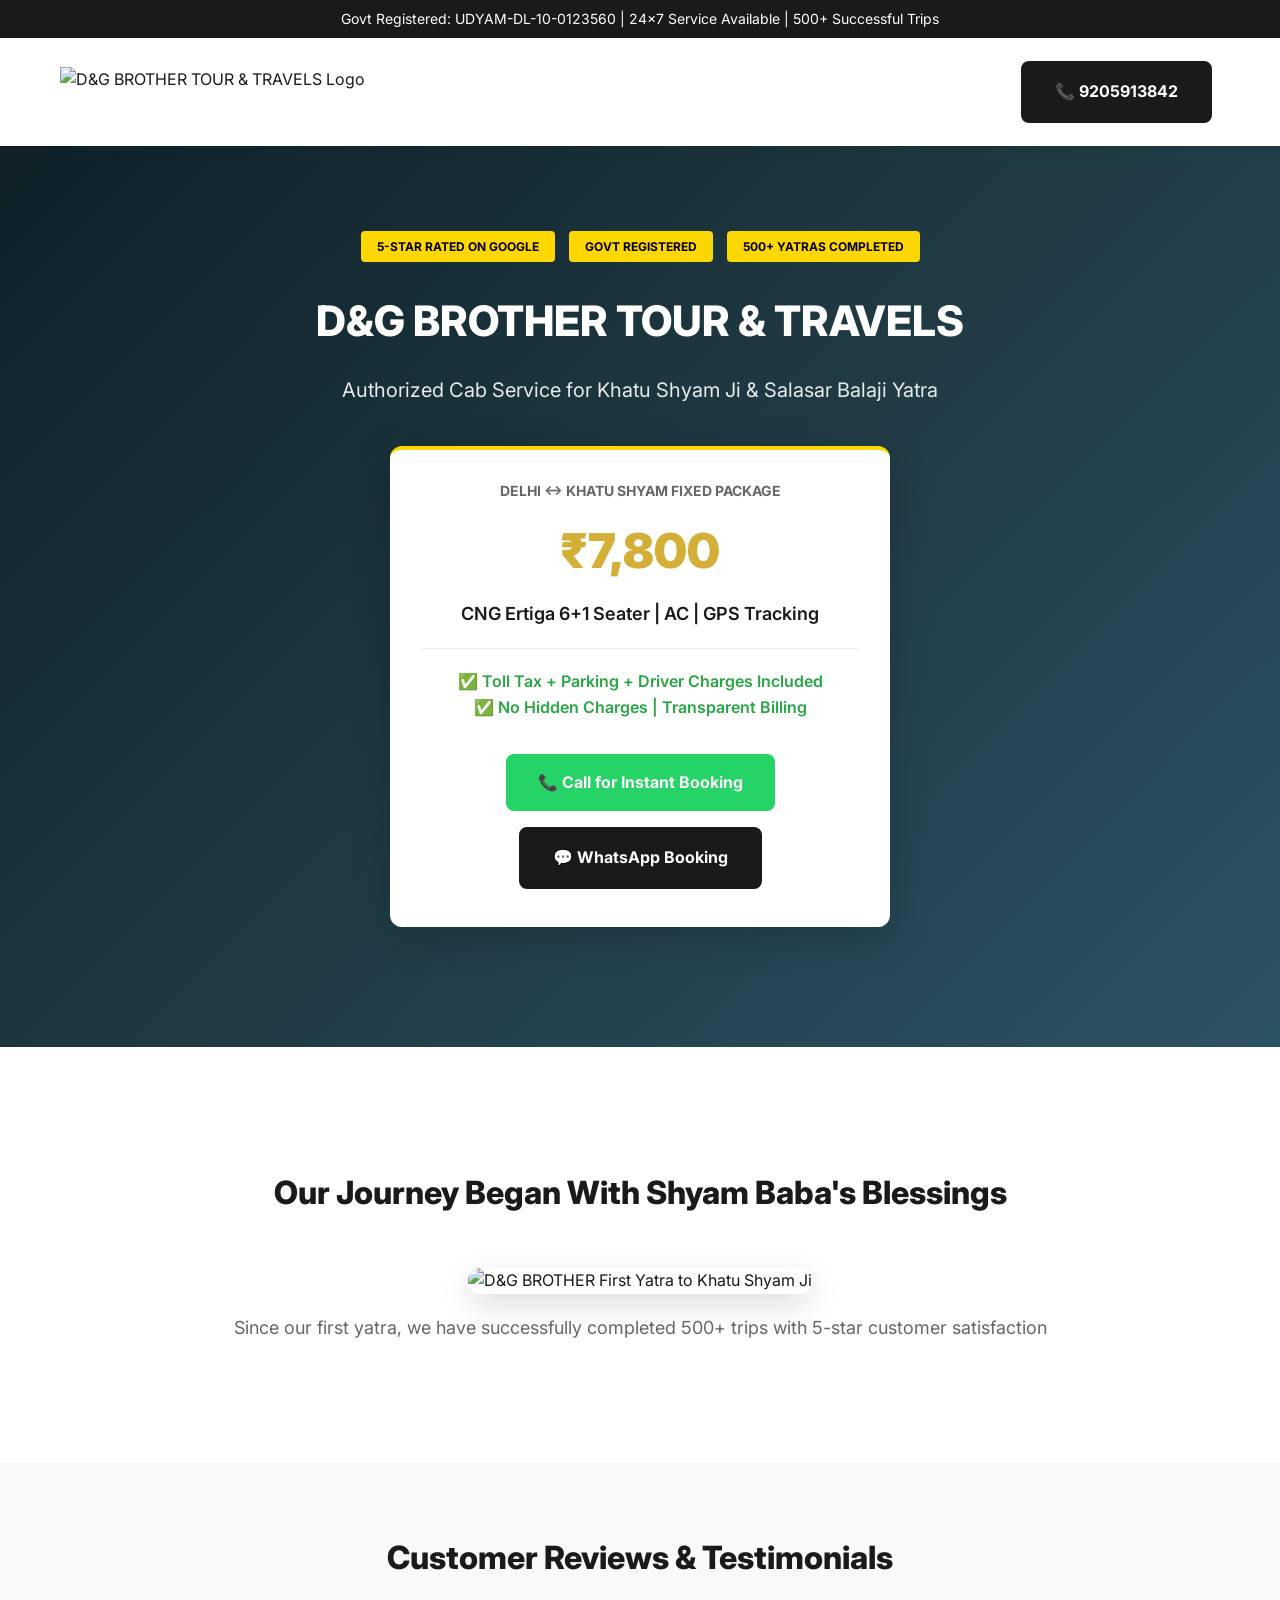
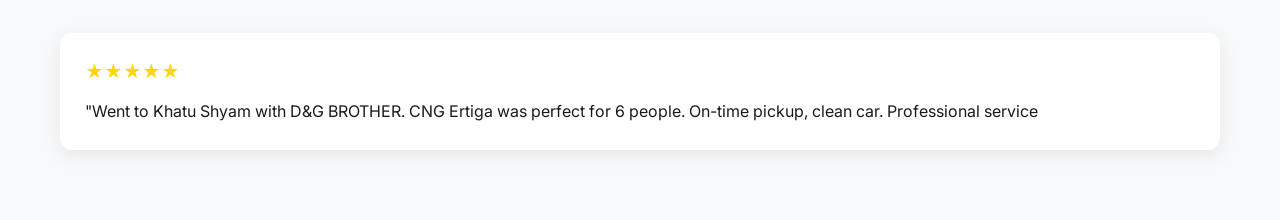
==== commit c929d6a6: "Update index.html" ====
--- a/index.html
+++ b/index.html
@@ -1,99 +1,95 @@
 <!DOCTYPE html>
-<html lang="hi">
+<html lang="en">
 <head>
     <meta charset="UTF-8">
     <meta name="viewport" content="width=device-width, initial-scale=1.0">
-    <title>D&G BROTHER | 5★ Rated Delhi-Khatu Shyam Cab ₹7,800 | Najafgarh</title>
+    <title>D&G BROTHER TOUR & TRAVELS | Govt Registered Cab Service | Delhi to Khatu Shyam ₹7,800</title>
+    <meta name="description" content="5-Star Rated Govt Registered Cab Service from Delhi to Khatu Shyam Ji. Fixed Rate ₹7,800. CNG Ertiga 6+1 Seater. Book: 9205913842">
     <style>
-        *{margin:0;padding:0;box-sizing:border-box;font-family:'Poppins',sans-serif}
-        body{background:#0a0a0a;color:#fff;line-height:1.6}
+        *{margin:0;padding:0;box-sizing:border-box;font-family:'Inter','Segoe UI',sans-serif}
+        body{background:#ffffff;color:#1a1a1a;line-height:1.6}
+        .topbar{background:#1a1a1a;color:#fff;text-align:center;padding:8px;font-size:14px}
+        .navbar{background:#fff;padding:15px 0;box-shadow:0 2px 10px rgba(0,0,0,0.1);position:sticky;top:0;z-index:100}
         .container{max-width:1200px;margin:auto;padding:0 20px}
-        .hero{background:linear-gradient(rgba(0,0,0,0.7),rgba(0,0,0,0.7)),url('https://images.unsplash.com/photo-1544620347-c4fd4a3d5957?q=80') center/cover;min-height:100vh;display:flex;align-items:center;text-align:center;padding:60px 0}
-        .badge{background:linear-gradient(45deg,#FFD700,#FFA500);color:#000;padding:8px 20px;border-radius:30px;font-weight:700;display:inline-block;margin:5px;font-size:14px}
-        .hero h1{font-size:48px;font-weight:800;margin:20px 0;background:linear-gradient(45deg,#FFD700,#FFA500);-webkit-background-clip:text;-webkit-text-fill-color:transparent}
-        .rate-box{background:rgba(255,215,0,0.1);border:2px solid #FFD700;border-radius:15px;padding:25px;margin:30px 0;animation:pulse 2s infinite}
-        @keyframes pulse{0%{box-shadow:0 0 0 0 rgba(255,215,0,0.4)}70%{box-shadow:0 0 0 20px rgba(255,215,0,0)}100%{box-shadow:0 0 0 0 rgba(255,215,0,0)}}
-        .rate{font-size:52px;font-weight:900;color:#FFD700}
-        .btn{display:inline-block;padding:18px 40px;margin:10px;border-radius:50px;text-decoration:none;font-weight:700;font-size:18px;transition:0.3s}
-        .btn-call{background:#25D366;color:#fff}
-        .btn-wa{background:#fff;color:#25D366;border:2px solid #25D366}
-        .btn:hover{transform:scale(1.05)}
-        .reviews{display:grid;grid-template-columns:repeat(auto-fit,minmax(300px,1fr));gap:20px;margin:40px 0}
-        .review-card{background:#1a1a1a;border-left:4px solid #FFD700;padding:25px;border-radius:10px}
-        .stars{color:#FFD700;font-size:20px;margin-bottom:10px}
-        .trust{padding:80px 0;background:#111}
-        .trust-grid{display:grid;grid-template-columns:repeat(auto-fit,minmax(250px,1fr));gap:30px}
-        .trust-box{text-align:center;padding:30px;background:#1a1a1a;border-radius:15px;border:1px solid #333}
-        .footer{background:#000;text-align:center;padding:40px 0;border-top:1px solid #333}
-        @media(max-width:768px){.hero h1{font-size:32px}.rate{font-size:40px}.btn{display:block;margin:15px 0}}
+        .nav-flex{display:flex;justify-content:space-between;align-items:center}
+        .logo{height:50px}
+        .hero{background:linear-gradient(135deg,#0f2027,#203a43,#2c5364);color:#fff;padding:80px 0;text-align:center}
+        .hero h1{font-size:42px;font-weight:800;margin:20px 0}
+        .official-badge{background:#FFD700;color:#000;padding:6px 16px;border-radius:4px;font-weight:700;font-size:12px;display:inline-block;margin:5px;text-transform:uppercase}
+        .rate-card{background:#fff;color:#1a1a1a;max-width:500px;margin:40px auto;padding:30px;border-radius:12px;box-shadow:0 10px 40px rgba(0,0,0,0.2);border-top:4px solid #FFD700}
+        .rate{font-size:48px;font-weight:900;color:#d4af37;margin:10px 0}
+        .btn{display:inline-block;padding:16px 32px;margin:8px;border-radius:8px;text-decoration:none;font-weight:700;font-size:16px;transition:0.3s}
+        .btn-primary{background:#25D366;color:#fff}
+        .btn-secondary{background:#1a1a1a;color:#fff;border:2px solid #1a1a1a}
+        .btn:hover{transform:translateY(-2px);box-shadow:0 5px 15px rgba(0,0,0,0.2)}
+        .section{padding:70px 0}
+        .section-title{text-align:center;font-size:32px;font-weight:800;margin-bottom:50px;color:#1a1a1a}
+        .features{display:grid;grid-template-columns:repeat(auto-fit,minmax(280px,1fr));gap:30px}
+        .feature-box{background:#f8f9fa;padding:30px;border-radius:12px;border-left:4px solid #d4af37}
+        .reviews{background:#f8f9fa}
+        .review-grid{display:grid;grid-template-columns:repeat(auto-fit,minmax(320px,1fr));gap:25px}
+        .review-card{background:#fff;padding:25px;border-radius:12px;box-shadow:0 5px 20px rgba(0,0,0,0.08)}
+        .stars{color:#FFD700;font-size:18px;margin-bottom:12px}
+        .footer{background:#1a1a1a;color:#fff;padding:50px 0 20px 0}
+        .footer-grid{display:grid;grid-template-columns:repeat(auto-fit,minmax(250px,1fr));gap:40px;margin-bottom:30px}
+        .copyright{text-align:center;padding-top:20px;border-top:1px solid #333;font-size:14px;opacity:0.7}
+        .first-yatra{text-align:center;margin:50px 0}
+        .first-yatra img{width:100%;max-width:700px;border-radius:12px;box-shadow:0 10px 30px rgba(0,0,0,0.15)}
+        @media(max-width:768px){.hero h1{font-size:28px}.rate{font-size:36px}.btn{display:block;margin:12px 0}.nav-flex{flex-direction:column;gap:15px}}
     </style>
-    <link href="https://fonts.googleapis.com/css2?family=Poppins:wght@400;600;700;800;900&display=swap" rel="stylesheet">
+    <link href="https://fonts.googleapis.com/css2?family=Inter:wght@400;600;700;800;900&display=swap" rel="stylesheet">
 </head>
 <body>
+    <div class="topbar">
+        Govt Registered: UDYAM-DL-10-0123560 | 24x7 Service Available | 500+ Successful Trips
+    </div>
+
+    <nav class="navbar">
+        <div class="container nav-flex">
+            <img src="LOGO.png" alt="D&G BROTHER TOUR & TRAVELS Logo" class="logo">
+            <a href="tel:+919205913842" class="btn btn-secondary">📞 9205913842</a>
+        </div>
+    </nav>
+
     <section class="hero">
         <div class="container">
-            <div class="badge">⭐ 5-STAR RATED ON GOOGLE</div>
-            <div class="badge">Govt Regd UDYAM-DL-10-0123560</div>
-            <div class="badge">500+ Successful Yatra</div>
+            <div class="official-badge">5-Star Rated on Google</div>
+            <div class="official-badge">Govt Registered</div>
+            <div class="official-badge">500+ Yatras Completed</div>
             
             <h1>D&G BROTHER TOUR & TRAVELS</h1>
-            <p style="font-size:22px;margin-bottom:20px;">Najafgarh, Delhi Ka #1 Khatu Shyam Cab Service</p>
+            <p style="font-size:20px;opacity:0.9;margin-bottom:30px;">Authorized Cab Service for Khatu Shyam Ji & Salasar Balaji Yatra</p>
             
-            <div class="rate-box">
-                <p style="font-size:20px;">DELHI ↔ KHATU SHYAM SPECIAL</p>
+            <div class="rate-card">
+                <p style="font-size:14px;font-weight:700;color:#666;text-transform:uppercase;">Delhi ↔ Khatu Shyam Fixed Package</p>
                 <div class="rate">₹7,800</div>
-                <p style="font-size:18px;">FIXED RATE | CNG ERTIGA 6+1 | AC | GPS</p>
-                <p style="color:#FFD700;margin-top:10px;">✅ Toll + Parking + Driver Included | No Hidden Charges</p>
-            </div>
-            
-            <a href="tel:+919205913842" class="btn btn-call">📞 Abhi Call Karo: 9205913842</a>
-            <a href="https://wa.me/919205913842?text=Jai%20Shree%20Shyam%20Bhaiya%20Khatu%20Shyam%20ke%20liye%20Ertiga%20book%20karni%20hai%20%E2%82%B97800%20mein" class="btn btn-wa">💬 WhatsApp Pe Book Karo</a>
-            
-            <p style="margin-top:30px;font-size:14px;opacity:0.8;">⏰ 2 Minute Mein Booking Confirm | 24x7 Available</p>
-        </div>
-    </section>
-
-    <section class="container" style="padding:80px 0;">
-        <h2 style="text-align:center;font-size:36px;margin-bottom:50px;color:#FFD700;">Customer Kya Bolte Hain 👇</h2>
-        <div class="reviews">
-            <div class="review-card">
-                <div class="stars">★★★★★</div>
-                <p>"Went to Khatu Shyam with D&G BROTHER. CNG Ertiga was perfect for 6 people. On-time pickup, clean car."</p>
-                <p style="margin-top:15px;color:#FFD700;font-weight:600;">- Sachin, Delhi</p>
-            </div>
-            <div class="review-card">
-                <div class="stars">★★★★★</div>
-                <p>"Travelled with my parents to Khatu Shyam Ji. Driver bhaiya was very respectful and helped with darshan."</p>
-                <p style="margin-top:15px;color:#FFD700;font-weight:600;">- Jitendera, Najafgarh</p>
-            </div>
-            <div class="review-card">
-                <div class="stars">★★★★★</div>
-                <p>"Amazing trip to Salasar Balaji and Khatu Shyam Ji. Booked CNG Ertiga from Delhi. Highly recommended!"</p>
-                <p style="margin-top:15px;color:#FFD700;font-weight:600;">- Pawan, Delhi</p>
-            </div>
-        <div style="text-align:center;margin-top:30px;">
-            <a href="https://g.page/r/CUUuJB3Zr7CHEBM/review" target="_blank" style="color:#FFD700;text-decoration:underline;">Read All 5★ Reviews on Google →</a>
-        </div>
-    </section>
-
-    <section class="trust">
-        <div class="container">
-            <h2 style="text-align:center;font-size:36px;margin-bottom:50px;color:#FFD700;">Hum Pe Bharosa Kyu Karein?</h2>
-            <div class="trust-grid">
-                <div class="trust-box"><h3 style="color:#FFD700;font-size:24px;">🚗 Company Owned Cab</h3><p>HR 55 AW 4533 CNG Ertiga<br>No Agent, No Commission</p></div>
-                <div class="trust-box"><h3 style="color:#FFD700;font-size:24px;">👨‍✈️ Verified Driver</h3><p>8+ Years Experience<br>Police Verified, Respectful</p></div>
-                <div class="trust-box"><h3 style="color:#FFD700;font-size:24px;">📋 Govt Registered</h3><p>UDYAM-DL-10-0123560<br>GST Bill Available</p></div>
-                <div class="trust-box"><h3 style="color:#FFD700;font-size:24px;">💰 Fixed Price</h3><p>₹7,800 All Inclusive<br>Baad Mein 1₹ Extra Nahi</p></div>
+                <p style="font-size:18px;font-weight:600;">CNG Ertiga 6+1 Seater | AC | GPS Tracking</p>
+                <hr style="margin:20px 0;border:0;border-top:1px solid #eee;">
+                <p style="color:#28a745;font-weight:600;">✅ Toll Tax + Parking + Driver Charges Included</p>
+                <p style="color:#28a745;font-weight:600;">✅ No Hidden Charges | Transparent Billing</p>
+                
+                <div style="margin-top:25px;">
+                    <a href="tel:+919205913842" class="btn btn-primary">📞 Call for Instant Booking</a>
+                    <a href="https://wa.me/919205913842?text=Hello%20D%26G%20BROTHER%2C%20I%20want%20to%20book%20Ertiga%20for%20Khatu%20Shyam%20Yatra%20at%20Fixed%20Rate%20%E2%82%B97800.%20Please%20confirm%20availability." class="btn btn-secondary">💬 WhatsApp Booking</a>
+                </div>
             </div>
         </div>
     </section>
 
-    <footer class="footer">
+    <section class="section">
         <div class="container">
-            <h3 style="color:#FFD700;font-size:28px;">D&G BROTHER TOUR & TRAVELS</h3>
-            <p style="margin:15px 0;">Base: Najafgarh, New Delhi - 110043 | Call: 9205913842</p>
-            <p style="opacity:0.6;">© 2026 | Jai Shree Shyam 🙏 | Khatu Wale Ki Jai</p>
+            <div class="first-yatra">
+                <h2 class="section-title">Our Journey Began With Shyam Baba's Blessings</h2>
+                <img src="FIRST-POST.jpg" alt="D&G BROTHER First Yatra to Khatu Shyam Ji">
+                <p style="margin-top:20px;font-size:18px;color:#666;">Since our first yatra, we have successfully completed 500+ trips with 5-star customer satisfaction</p>
+            </div>
         </div>
-    </footer>
-</body>
-</html>
+    </section>
+
+    <section class="section reviews">
+        <div class="container">
+            <h2 class="section-title">Customer Reviews & Testimonials</h2>
+            <div class="review-grid">
+                <div class="review-card">
+                    <div class="stars">★★★★★</div>
+                    <p>"Went to Khatu Shyam with D&G BROTHER. CNG Ertiga was perfect for 6 people. On-time pickup, clean car. Professional service
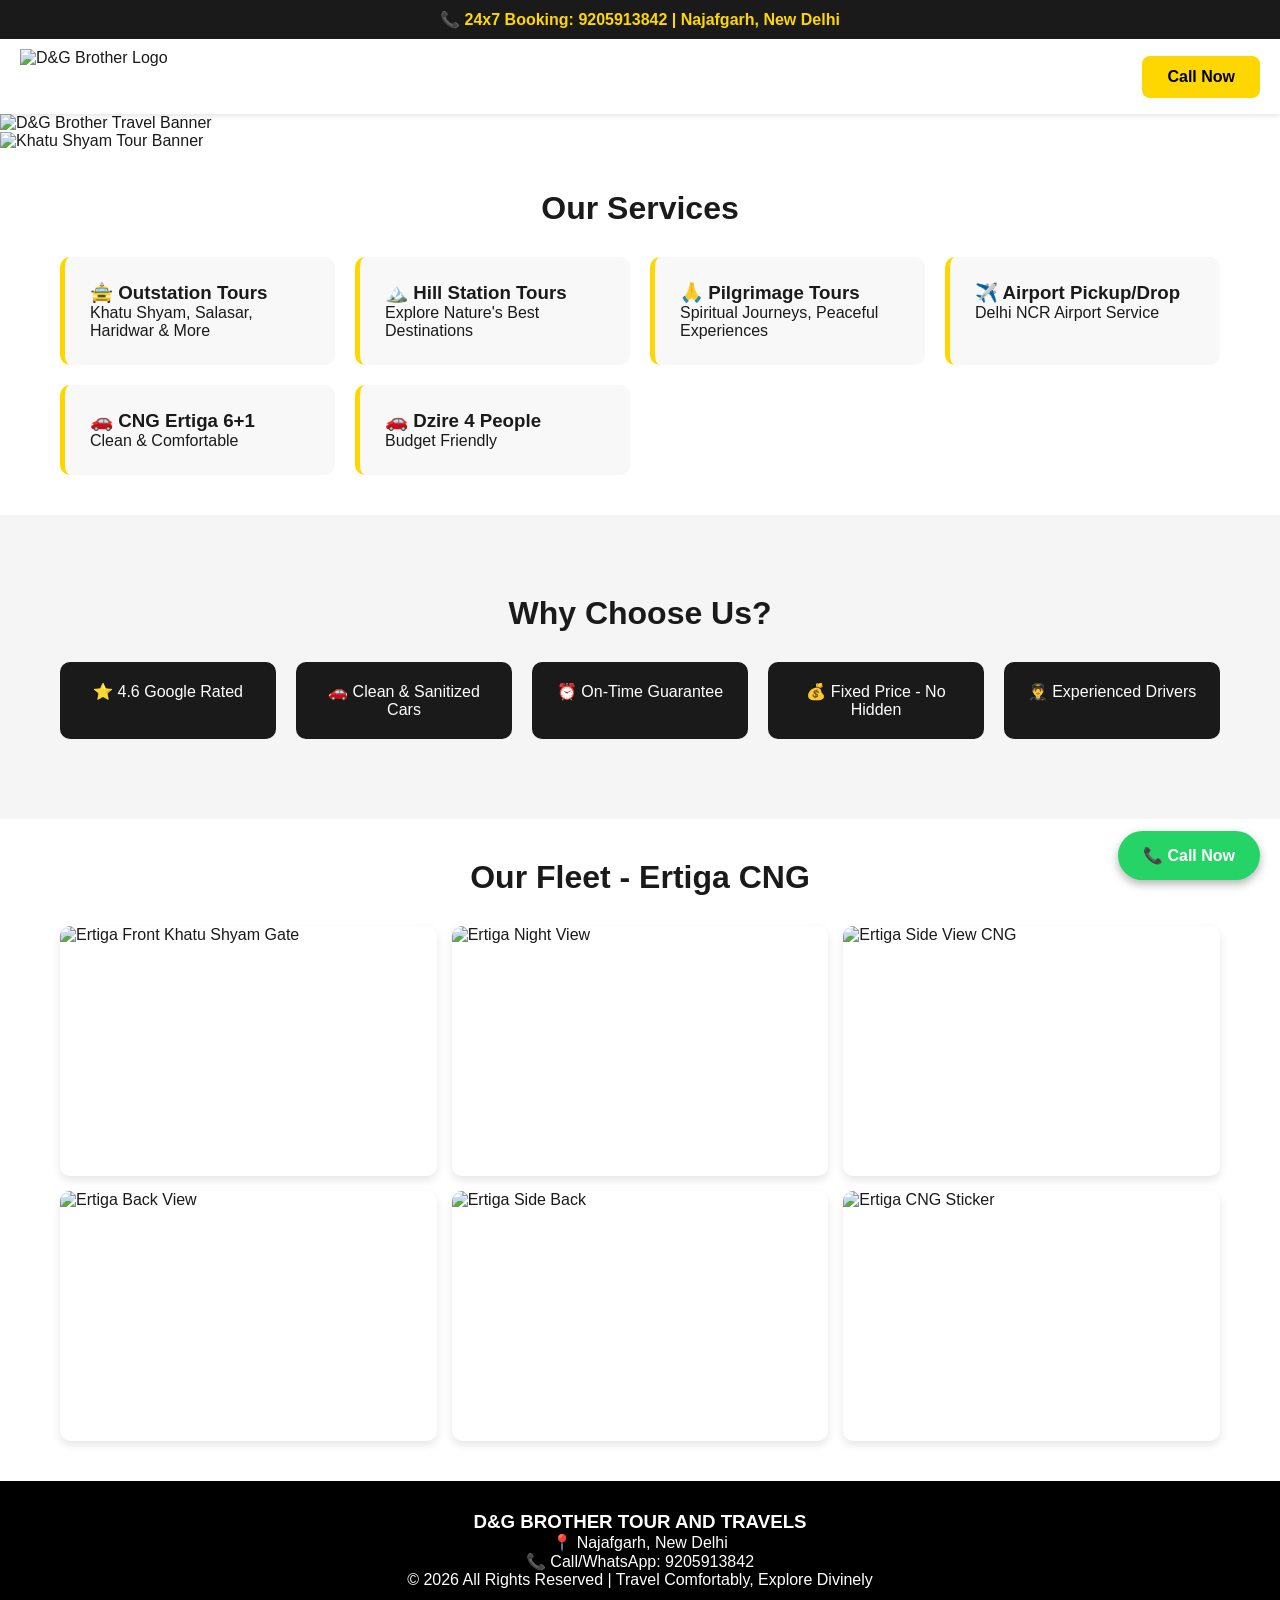
==== commit 238fb0d7: "Update index.html" ====
--- a/index.html
+++ b/index.html
@@ -1,95 +1,94 @@
 <!DOCTYPE html>
-<html lang="en">
+<html lang="hi">
 <head>
     <meta charset="UTF-8">
     <meta name="viewport" content="width=device-width, initial-scale=1.0">
-    <title>D&G BROTHER TOUR & TRAVELS | Govt Registered Cab Service | Delhi to Khatu Shyam ₹7,800</title>
-    <meta name="description" content="5-Star Rated Govt Registered Cab Service from Delhi to Khatu Shyam Ji. Fixed Rate ₹7,800. CNG Ertiga 6+1 Seater. Book: 9205913842">
+    <title>D&G BROTHER TOUR & TRAVELS | Delhi to Khatu Shyam Taxi 24x7</title>
+    <meta name="description" content="Delhi to Khatu Shyam, Salasar, Haridwar Taxi Service. Ertiga, Dzire, Innova. Call: 9205913842">
     <style>
-        *{margin:0;padding:0;box-sizing:border-box;font-family:'Inter','Segoe UI',sans-serif}
-        body{background:#ffffff;color:#1a1a1a;line-height:1.6}
-        .topbar{background:#1a1a1a;color:#fff;text-align:center;padding:8px;font-size:14px}
-        .navbar{background:#fff;padding:15px 0;box-shadow:0 2px 10px rgba(0,0,0,0.1);position:sticky;top:0;z-index:100}
-        .container{max-width:1200px;margin:auto;padding:0 20px}
-        .nav-flex{display:flex;justify-content:space-between;align-items:center}
-        .logo{height:50px}
-        .hero{background:linear-gradient(135deg,#0f2027,#203a43,#2c5364);color:#fff;padding:80px 0;text-align:center}
-        .hero h1{font-size:42px;font-weight:800;margin:20px 0}
-        .official-badge{background:#FFD700;color:#000;padding:6px 16px;border-radius:4px;font-weight:700;font-size:12px;display:inline-block;margin:5px;text-transform:uppercase}
-        .rate-card{background:#fff;color:#1a1a1a;max-width:500px;margin:40px auto;padding:30px;border-radius:12px;box-shadow:0 10px 40px rgba(0,0,0,0.2);border-top:4px solid #FFD700}
-        .rate{font-size:48px;font-weight:900;color:#d4af37;margin:10px 0}
-        .btn{display:inline-block;padding:16px 32px;margin:8px;border-radius:8px;text-decoration:none;font-weight:700;font-size:16px;transition:0.3s}
-        .btn-primary{background:#25D366;color:#fff}
-        .btn-secondary{background:#1a1a1a;color:#fff;border:2px solid #1a1a1a}
-        .btn:hover{transform:translateY(-2px);box-shadow:0 5px 15px rgba(0,0,0,0.2)}
-        .section{padding:70px 0}
-        .section-title{text-align:center;font-size:32px;font-weight:800;margin-bottom:50px;color:#1a1a1a}
-        .features{display:grid;grid-template-columns:repeat(auto-fit,minmax(280px,1fr));gap:30px}
-        .feature-box{background:#f8f9fa;padding:30px;border-radius:12px;border-left:4px solid #d4af37}
-        .reviews{background:#f8f9fa}
-        .review-grid{display:grid;grid-template-columns:repeat(auto-fit,minmax(320px,1fr));gap:25px}
-        .review-card{background:#fff;padding:25px;border-radius:12px;box-shadow:0 5px 20px rgba(0,0,0,0.08)}
-        .stars{color:#FFD700;font-size:18px;margin-bottom:12px}
-        .footer{background:#1a1a1a;color:#fff;padding:50px 0 20px 0}
-        .footer-grid{display:grid;grid-template-columns:repeat(auto-fit,minmax(250px,1fr));gap:40px;margin-bottom:30px}
-        .copyright{text-align:center;padding-top:20px;border-top:1px solid #333;font-size:14px;opacity:0.7}
-        .first-yatra{text-align:center;margin:50px 0}
-        .first-yatra img{width:100%;max-width:700px;border-radius:12px;box-shadow:0 10px 30px rgba(0,0,0,0.15)}
-        @media(max-width:768px){.hero h1{font-size:28px}.rate{font-size:36px}.btn{display:block;margin:12px 0}.nav-flex{flex-direction:column;gap:15px}}
+        *{margin:0;padding:0;box-sizing:border-box;font-family:Arial,sans-serif}
+        body{background:#fff;color:#1a1a1a}
+        .topbar{background:#1a1a1a;color:#FFD700;padding:10px 0;text-align:center;font-weight:bold}
+        .navbar{background:#fff;padding:10px 20px;box-shadow:0 2px 5px rgba(0,0,0,0.1);position:sticky;top:0;z-index:100;display:flex;justify-content:space-between;align-items:center}
+        .logo{height:55px}
+        .call-btn{background:#FFD700;color:#000;padding:12px 25px;border-radius:8px;text-decoration:none;font-weight:900}
+        .banner{width:100%;display:block}
+        .container{max-width:1200px;margin:auto;padding:40px 20px}
+        h2{text-align:center;font-size:32px;margin-bottom:30px;color:#1a1a1a}
+        .services-grid{display:grid;grid-template-columns:repeat(auto-fit,minmax(250px,1fr));gap:20px}
+        .service-box{background:#f8f8f8;padding:25px;border-radius:10px;border-left:5px solid #FFD700}
+        .gallery{display:grid;grid-template-columns:repeat(auto-fit,minmax(280px,1fr));gap:15px}
+        .gallery img{width:100%;height:250px;object-fit:cover;border-radius:10px;box-shadow:0 4px 8px rgba(0,0,0,0.1)}
+        .why-grid{display:grid;grid-template-columns:repeat(auto-fit,minmax(180px,1fr));gap:20px;text-align:center}
+        .why-box{background:#1a1a1a;color:#fff;padding:20px;border-radius:10px}
+        .footer{background:#000;color:#fff;padding:30px 20px;text-align:center}
+        .float-call{position:fixed;bottom:20px;right:20px;background:#25D366;color:#fff;padding:15px 25px;border-radius:50px;text-decoration:none;font-weight:900;z-index:999;box-shadow:0 4px 10px rgba(0,0,0,0.3)}
     </style>
-    <link href="https://fonts.googleapis.com/css2?family=Inter:wght@400;600;700;800;900&display=swap" rel="stylesheet">
 </head>
 <body>
-    <div class="topbar">
-        Govt Registered: UDYAM-DL-10-0123560 | 24x7 Service Available | 500+ Successful Trips
-    </div>
+
+    <div class="topbar">📞 24x7 Booking: 9205913842 | Najafgarh, New Delhi</div>
 
     <nav class="navbar">
-        <div class="container nav-flex">
-            <img src="LOGO.png" alt="D&G BROTHER TOUR & TRAVELS Logo" class="logo">
-            <a href="tel:+919205913842" class="btn btn-secondary">📞 9205913842</a>
-        </div>
+        <img src="logo.png" alt="D&G Brother Logo" class="logo">
+        <a href="tel:9205913842" class="call-btn">Call Now</a>
     </nav>
 
-    <section class="hero">
+    <!-- BANNER 1 -->
+    <img src="banner1.jpg" alt="D&G Brother Travel Banner" class="banner">
+
+    <!-- BANNER 2 - KHATU SHYAM -->
+    <img src="banner2.jpg" alt="Khatu Shyam Tour Banner" class="banner">
+
+    <!-- SERVICES -->
+    <section class="container">
+        <h2>Our Services</h2>
+        <div class="services-grid">
+            <div class="service-box"><h3>🚖 Outstation Tours</h3><p>Khatu Shyam, Salasar, Haridwar & More</p></div>
+            <div class="service-box"><h3>🏔️ Hill Station Tours</h3><p>Explore Nature's Best Destinations</p></div>
+            <div class="service-box"><h3>🙏 Pilgrimage Tours</h3><p>Spiritual Journeys, Peaceful Experiences</p></div>
+            <div class="service-box"><h3>✈️ Airport Pickup/Drop</h3><p>Delhi NCR Airport Service</p></div>
+            <div class="service-box"><h3>🚗 CNG Ertiga 6+1</h3><p>Clean & Comfortable</p></div>
+            <div class="service-box"><h3>🚗 Dzire 4 People</h3><p>Budget Friendly</p></div>
+        </div>
+    </section>
+
+    <!-- WHY CHOOSE US -->
+    <section style="background:#f5f5f5;padding:40px 0;">
         <div class="container">
-            <div class="official-badge">5-Star Rated on Google</div>
-            <div class="official-badge">Govt Registered</div>
-            <div class="official-badge">500+ Yatras Completed</div>
-            
-            <h1>D&G BROTHER TOUR & TRAVELS</h1>
-            <p style="font-size:20px;opacity:0.9;margin-bottom:30px;">Authorized Cab Service for Khatu Shyam Ji & Salasar Balaji Yatra</p>
-            
-            <div class="rate-card">
-                <p style="font-size:14px;font-weight:700;color:#666;text-transform:uppercase;">Delhi ↔ Khatu Shyam Fixed Package</p>
-                <div class="rate">₹7,800</div>
-                <p style="font-size:18px;font-weight:600;">CNG Ertiga 6+1 Seater | AC | GPS Tracking</p>
-                <hr style="margin:20px 0;border:0;border-top:1px solid #eee;">
-                <p style="color:#28a745;font-weight:600;">✅ Toll Tax + Parking + Driver Charges Included</p>
-                <p style="color:#28a745;font-weight:600;">✅ No Hidden Charges | Transparent Billing</p>
-                
-                <div style="margin-top:25px;">
-                    <a href="tel:+919205913842" class="btn btn-primary">📞 Call for Instant Booking</a>
-                    <a href="https://wa.me/919205913842?text=Hello%20D%26G%20BROTHER%2C%20I%20want%20to%20book%20Ertiga%20for%20Khatu%20Shyam%20Yatra%20at%20Fixed%20Rate%20%E2%82%B97800.%20Please%20confirm%20availability." class="btn btn-secondary">💬 WhatsApp Booking</a>
-                </div>
+            <h2>Why Choose Us?</h2>
+            <div class="why-grid">
+                <div class="why-box">⭐ 4.6 Google Rated</div>
+                <div class="why-box">🚗 Clean & Sanitized Cars</div>
+                <div class="why-box">⏰ On-Time Guarantee</div>
+                <div class="why-box">💰 Fixed Price - No Hidden</div>
+                <div class="why-box">👨‍✈️ Experienced Drivers</div>
             </div>
         </div>
     </section>
 
-    <section class="section">
-        <div class="container">
-            <div class="first-yatra">
-                <h2 class="section-title">Our Journey Began With Shyam Baba's Blessings</h2>
-                <img src="FIRST-POST.jpg" alt="D&G BROTHER First Yatra to Khatu Shyam Ji">
-                <p style="margin-top:20px;font-size:18px;color:#666;">Since our first yatra, we have successfully completed 500+ trips with 5-star customer satisfaction</p>
-            </div>
+    <!-- GALLERY - AAPKI SARI CAR PHOTO -->
+    <section class="container">
+        <h2>Our Fleet - Ertiga CNG</h2>
+        <div class="gallery">
+            <img src="car1.jpg" alt="Ertiga Front Khatu Shyam Gate">
+            <img src="car2.jpg" alt="Ertiga Night View">
+            <img src="car3.jpg" alt="Ertiga Side View CNG">
+            <img src="car4.jpg" alt="Ertiga Back View">
+            <img src="car5.jpg" alt="Ertiga Side Back">
+            <img src="car6.jpg" alt="Ertiga CNG Sticker">
         </div>
     </section>
 
-    <section class="section reviews">
-        <div class="container">
-            <h2 class="section-title">Customer Reviews & Testimonials</h2>
-            <div class="review-grid">
-                <div class="review-card">
-                    <div class="stars">★★★★★</div>
-                    <p>"Went to Khatu Shyam with D&G BROTHER. CNG Ertiga was perfect for 6 people. On-time pickup, clean car. Professional service
+    <!-- FOOTER -->
+    <footer class="footer">
+        <h3>D&G BROTHER TOUR AND TRAVELS</h3>
+        <p>📍 Najafgarh, New Delhi</p>
+        <p>📞 Call/WhatsApp: 9205913842</p>
+        <p>© 2026 All Rights Reserved | Travel Comfortably, Explore Divinely</p>
+    </footer>
+
+    <a href="tel:9205913842" class="float-call">📞 Call Now</a>
+
+</body>
+</html>
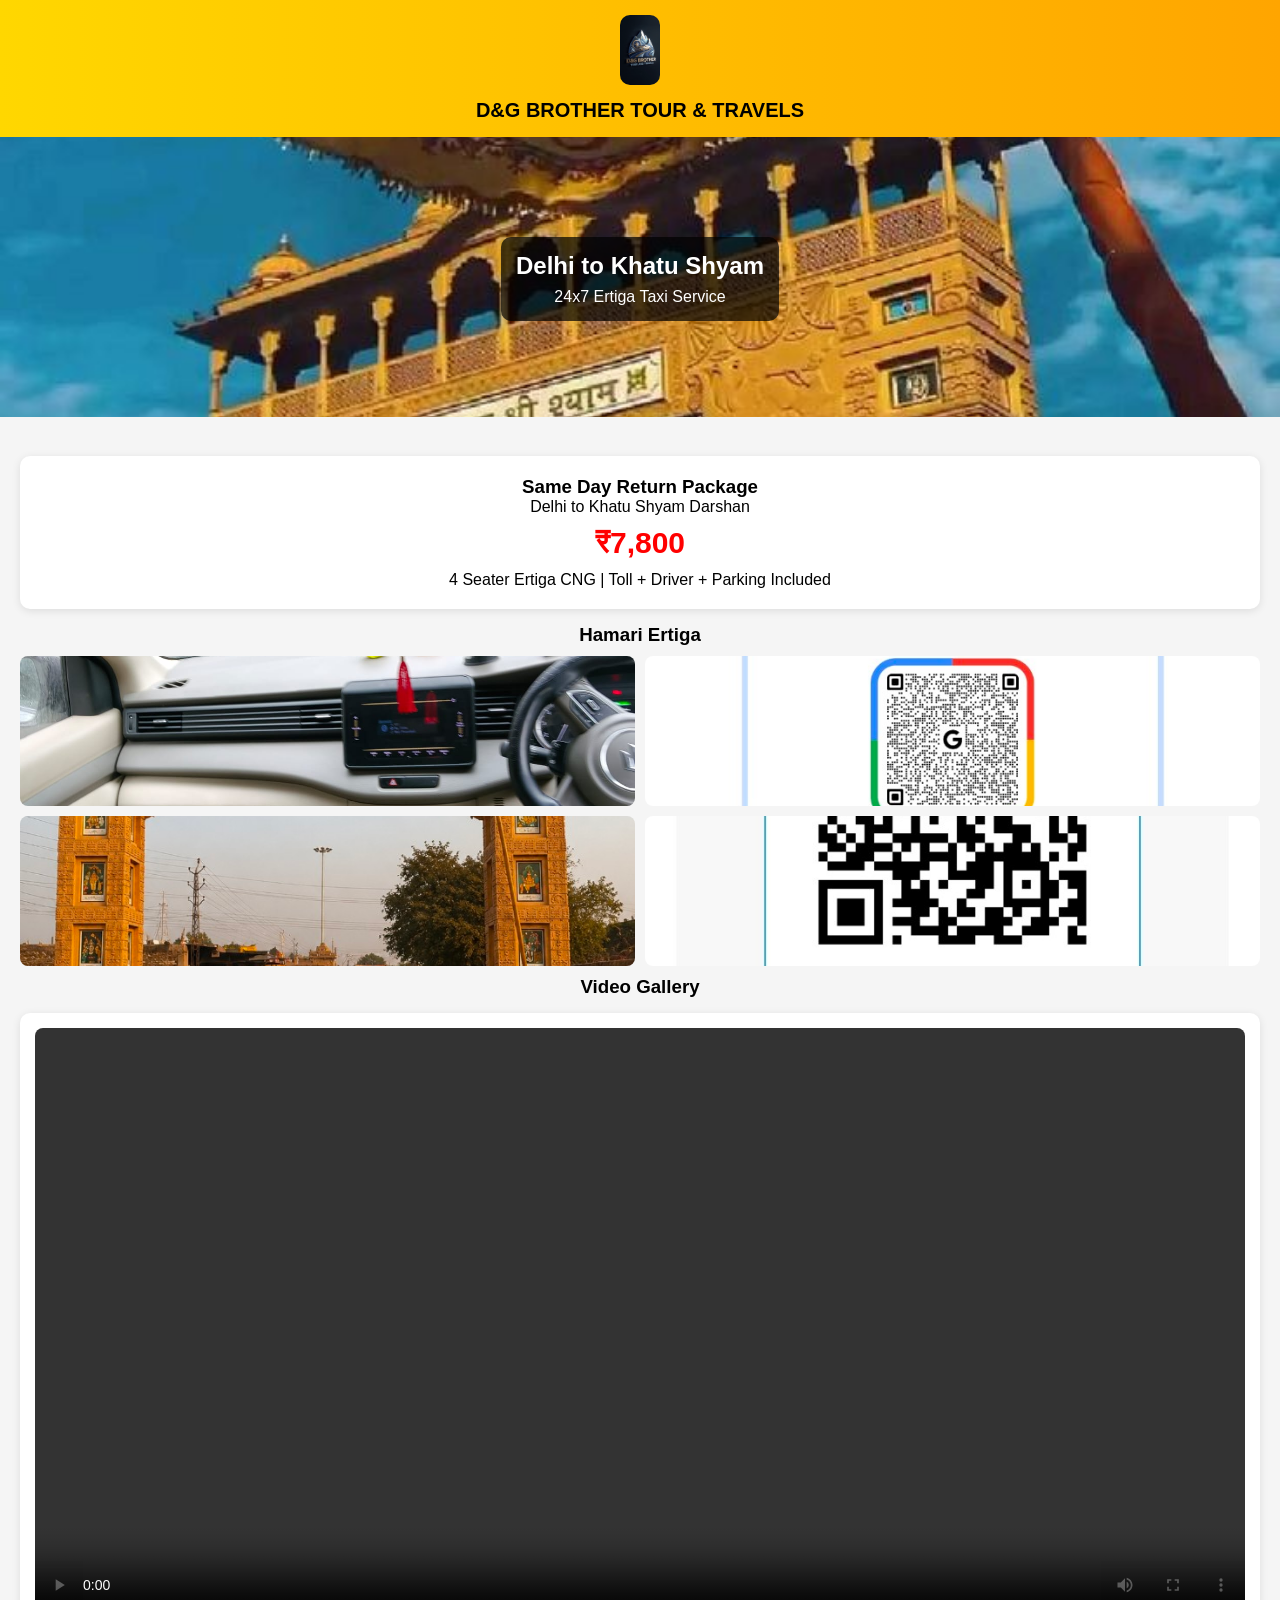
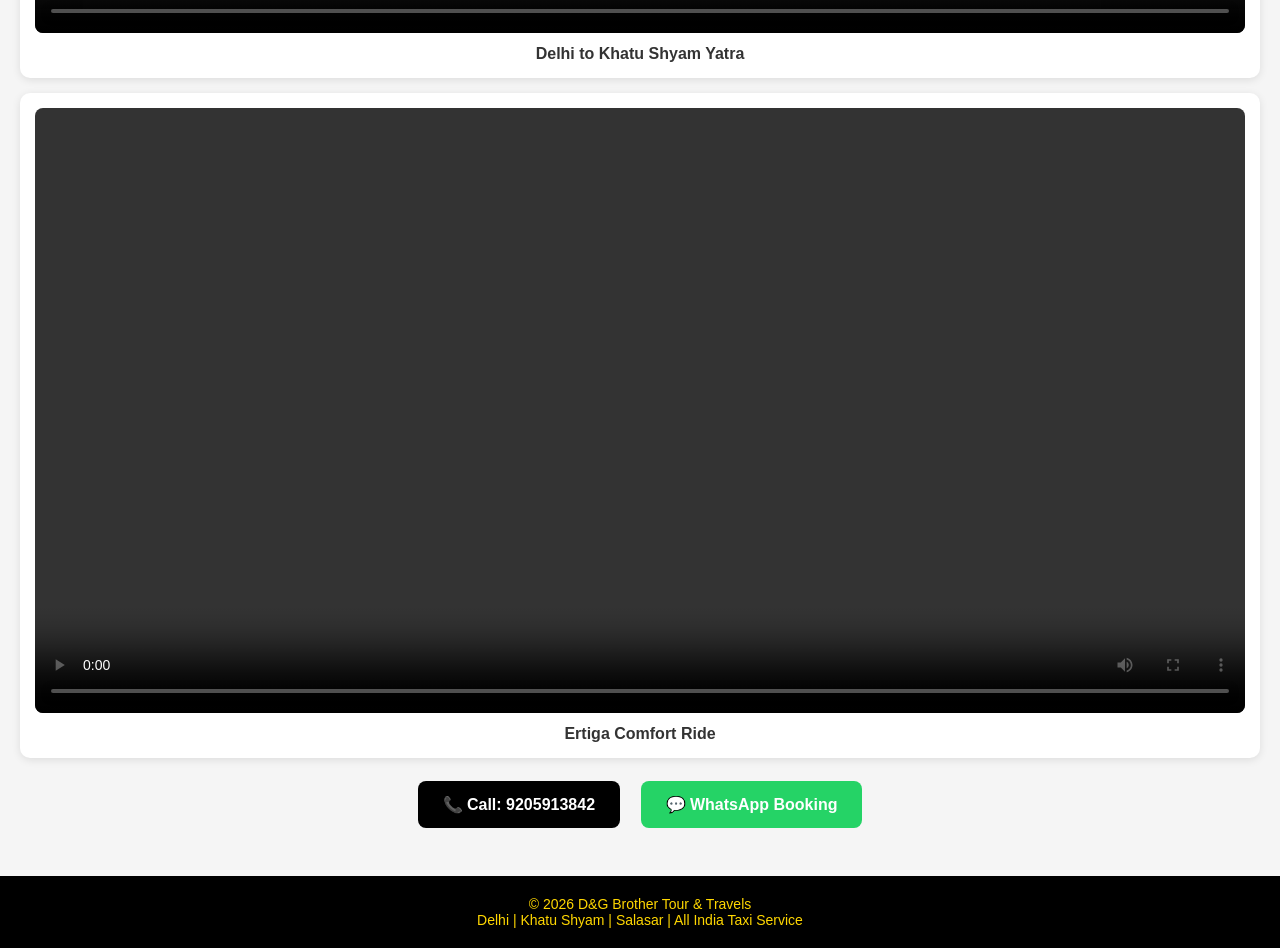
==== commit 20f449f7: "Rename inex.html to index.html" ====
--- a/index.html
+++ b/index.html
@@ -1,94 +1,65 @@
 <!DOCTYPE html>
 <html lang="hi">
 <head>
-    <meta charset="UTF-8">
-    <meta name="viewport" content="width=device-width, initial-scale=1.0">
-    <title>D&G BROTHER TOUR & TRAVELS | Delhi to Khatu Shyam Taxi 24x7</title>
-    <meta name="description" content="Delhi to Khatu Shyam, Salasar, Haridwar Taxi Service. Ertiga, Dzire, Innova. Call: 9205913842">
-    <style>
-        *{margin:0;padding:0;box-sizing:border-box;font-family:Arial,sans-serif}
-        body{background:#fff;color:#1a1a1a}
-        .topbar{background:#1a1a1a;color:#FFD700;padding:10px 0;text-align:center;font-weight:bold}
-        .navbar{background:#fff;padding:10px 20px;box-shadow:0 2px 5px rgba(0,0,0,0.1);position:sticky;top:0;z-index:100;display:flex;justify-content:space-between;align-items:center}
-        .logo{height:55px}
-        .call-btn{background:#FFD700;color:#000;padding:12px 25px;border-radius:8px;text-decoration:none;font-weight:900}
-        .banner{width:100%;display:block}
-        .container{max-width:1200px;margin:auto;padding:40px 20px}
-        h2{text-align:center;font-size:32px;margin-bottom:30px;color:#1a1a1a}
-        .services-grid{display:grid;grid-template-columns:repeat(auto-fit,minmax(250px,1fr));gap:20px}
-        .service-box{background:#f8f8f8;padding:25px;border-radius:10px;border-left:5px solid #FFD700}
-        .gallery{display:grid;grid-template-columns:repeat(auto-fit,minmax(280px,1fr));gap:15px}
-        .gallery img{width:100%;height:250px;object-fit:cover;border-radius:10px;box-shadow:0 4px 8px rgba(0,0,0,0.1)}
-        .why-grid{display:grid;grid-template-columns:repeat(auto-fit,minmax(180px,1fr));gap:20px;text-align:center}
-        .why-box{background:#1a1a1a;color:#fff;padding:20px;border-radius:10px}
-        .footer{background:#000;color:#fff;padding:30px 20px;text-align:center}
-        .float-call{position:fixed;bottom:20px;right:20px;background:#25D366;color:#fff;padding:15px 25px;border-radius:50px;text-decoration:none;font-weight:900;z-index:999;box-shadow:0 4px 10px rgba(0,0,0,0.3)}
-    </style>
+<meta charset="UTF-8">
+<meta name="viewport" content="width=device-width, initial-scale=1.0">
+<title>D&G Brother Tour & Travels - Delhi to Khatu Shyam Ertiga Taxi ₹7800</title>
+<link rel="stylesheet" href="style.css">
 </head>
 <body>
 
-    <div class="topbar">📞 24x7 Booking: 9205913842 | Najafgarh, New Delhi</div>
+<header>
+<img src="logopng.jpg" alt="D&G Brother Logo">
+<h1>D&G BROTHER TOUR & TRAVELS</h1>
+</header>
 
-    <nav class="navbar">
-        <img src="logo.png" alt="D&G Brother Logo" class="logo">
-        <a href="tel:9205913842" class="call-btn">Call Now</a>
-    </nav>
+<div class="banner">
+<img src="khatushyamjpg.jpg" alt="Khatu Shyam Yatra">
+<div class="banner-text">
+<h2>Delhi to Khatu Shyam</h2>
+<p>24x7 Ertiga Taxi Service</p>
+</div>
+</div>
 
-    <!-- BANNER 1 -->
-    <img src="banner1.jpg" alt="D&G Brother Travel Banner" class="banner">
+<div class="services">
+<div class="service-box">
+<h3>Same Day Return Package</h3>
+<p>Delhi to Khatu Shyam Darshan</p>
+<div class="price">₹7,800</div>
+<p>4 Seater Ertiga CNG | Toll + Driver + Parking Included</p>
+</div>
 
-    <!-- BANNER 2 - KHATU SHYAM -->
-    <img src="banner2.jpg" alt="Khatu Shyam Tour Banner" class="banner">
+<h3>Hamari Ertiga</h3>
+<div class="gallery">
+<img src="IMG-20260705-WA0016.jpg" alt="Ertiga">
+<img src="Screenshot_2026_0630_151829.jpg" alt="Ertiga Side">
+<img src="Screenshot_2026_0628_110024.jpg" alt="Ertiga Back">
+<img src="Screenshot_2026_0706_151613.jpg" alt="Ertiga Front">
+</div>
 
-    <!-- SERVICES -->
-    <section class="container">
-        <h2>Our Services</h2>
-        <div class="services-grid">
-            <div class="service-box"><h3>🚖 Outstation Tours</h3><p>Khatu Shyam, Salasar, Haridwar & More</p></div>
-            <div class="service-box"><h3>🏔️ Hill Station Tours</h3><p>Explore Nature's Best Destinations</p></div>
-            <div class="service-box"><h3>🙏 Pilgrimage Tours</h3><p>Spiritual Journeys, Peaceful Experiences</p></div>
-            <div class="service-box"><h3>✈️ Airport Pickup/Drop</h3><p>Delhi NCR Airport Service</p></div>
-            <div class="service-box"><h3>🚗 CNG Ertiga 6+1</h3><p>Clean & Comfortable</p></div>
-            <div class="service-box"><h3>🚗 Dzire 4 People</h3><p>Budget Friendly</p></div>
-        </div>
-    </section>
+<h3>Video Gallery</h3>
+<div class="video-box">
+<video controls width="100%">
+<source src="VID-20260706-WA0023.mp4" type="video/mp4">
+</video>
+<p>Delhi to Khatu Shyam Yatra</p>
+</div>
 
-    <!-- WHY CHOOSE US -->
-    <section style="background:#f5f5f5;padding:40px 0;">
-        <div class="container">
-            <h2>Why Choose Us?</h2>
-            <div class="why-grid">
-                <div class="why-box">⭐ 4.6 Google Rated</div>
-                <div class="why-box">🚗 Clean & Sanitized Cars</div>
-                <div class="why-box">⏰ On-Time Guarantee</div>
-                <div class="why-box">💰 Fixed Price - No Hidden</div>
-                <div class="why-box">👨‍✈️ Experienced Drivers</div>
-            </div>
-        </div>
-    </section>
+<div class="video-box">
+<video controls width="100%">
+<source src="VID-20260706-WA0025.mp4" type="video/mp4">
+</video>
+<p>Ertiga Comfort Ride</p>
+</div>
 
-    <!-- GALLERY - AAPKI SARI CAR PHOTO -->
-    <section class="container">
-        <h2>Our Fleet - Ertiga CNG</h2>
-        <div class="gallery">
-            <img src="car1.jpg" alt="Ertiga Front Khatu Shyam Gate">
-            <img src="car2.jpg" alt="Ertiga Night View">
-            <img src="car3.jpg" alt="Ertiga Side View CNG">
-            <img src="car4.jpg" alt="Ertiga Back View">
-            <img src="car5.jpg" alt="Ertiga Side Back">
-            <img src="car6.jpg" alt="Ertiga CNG Sticker">
-        </div>
-    </section>
+<a href="tel:9205913842" class="btn call">📞 Call: 9205913842</a>
+<a href="https://wa.me/919205913842" class="btn">💬 WhatsApp Booking</a>
+</div>
 
-    <!-- FOOTER -->
-    <footer class="footer">
-        <h3>D&G BROTHER TOUR AND TRAVELS</h3>
-        <p>📍 Najafgarh, New Delhi</p>
-        <p>📞 Call/WhatsApp: 9205913842</p>
-        <p>© 2026 All Rights Reserved | Travel Comfortably, Explore Divinely</p>
-    </footer>
-
-    <a href="tel:9205913842" class="float-call">📞 Call Now</a>
+<footer>
+<p>© 2026 D&G Brother Tour & Travels</p>
+<p>Delhi | Khatu Shyam | Salasar | All India Taxi Service</p>
+</footer>
 
 </body>
 </html>
--- a/style.css
+++ b/style.css
@@ -0,0 +1,20 @@
+* {margin:0; padding:0; box-sizing:border-box; font-family:Arial, sans-serif;}
+body {background:#f5f5f5;}
+header {background:linear-gradient(90deg, #FFD700, #FFA500); padding:15px; text-align:center; box-shadow:0 2px 10px rgba(0,0,0,0.2);}
+header img {height:70px; margin-bottom:10px; border-radius:10px;}
+header h1 {color:#000; font-size:20px; font-weight:bold;}
+.banner {position:relative;}
+.banner img {width:100%; height:280px; object-fit:cover;}
+.banner-text {position:absolute; top:50%; left:50%; transform:translate(-50%,-50%); color:#fff; text-align:center; background:rgba(0,0,0,0.7); padding:15px; border-radius:10px;}
+.banner-text h2 {font-size:24px; margin-bottom:8px;}
+.services {padding:20px 10px; text-align:center;}
+.service-box {background:#fff; margin:15px 10px; padding:20px; border-radius:10px; box-shadow:0 2px 8px rgba(0,0,0,0.1);}
+.gallery {display:grid; grid-template-columns:1fr 1fr; gap:10px; padding:10px;}
+.gallery img {width:100%; border-radius:8px; height:150px; object-fit:cover;}
+.video-box {background:#fff; margin:15px 10px; padding:15px; border-radius:10px; box-shadow:0 2px 8px rgba(0,0,0,0.1);}
+.video-box video {border-radius:8px; margin-bottom:8px;}
+.video-box p {text-align:center; font-weight:bold; color:#333;}
+.price {font-size:30px; color:#FF0000; font-weight:bold; margin:10px 0;}
+.btn {background:#25D366; color:#fff; padding:14px 25px; text-decoration:none; border-radius:8px; display:inline-block; margin:8px; font-weight:bold; font-size:16px;}
+.btn.call {background:#000;}
+footer {background:#000; color:#FFD700; text-align:center; padding:20px; margin-top:20px; font-size:14px;}
